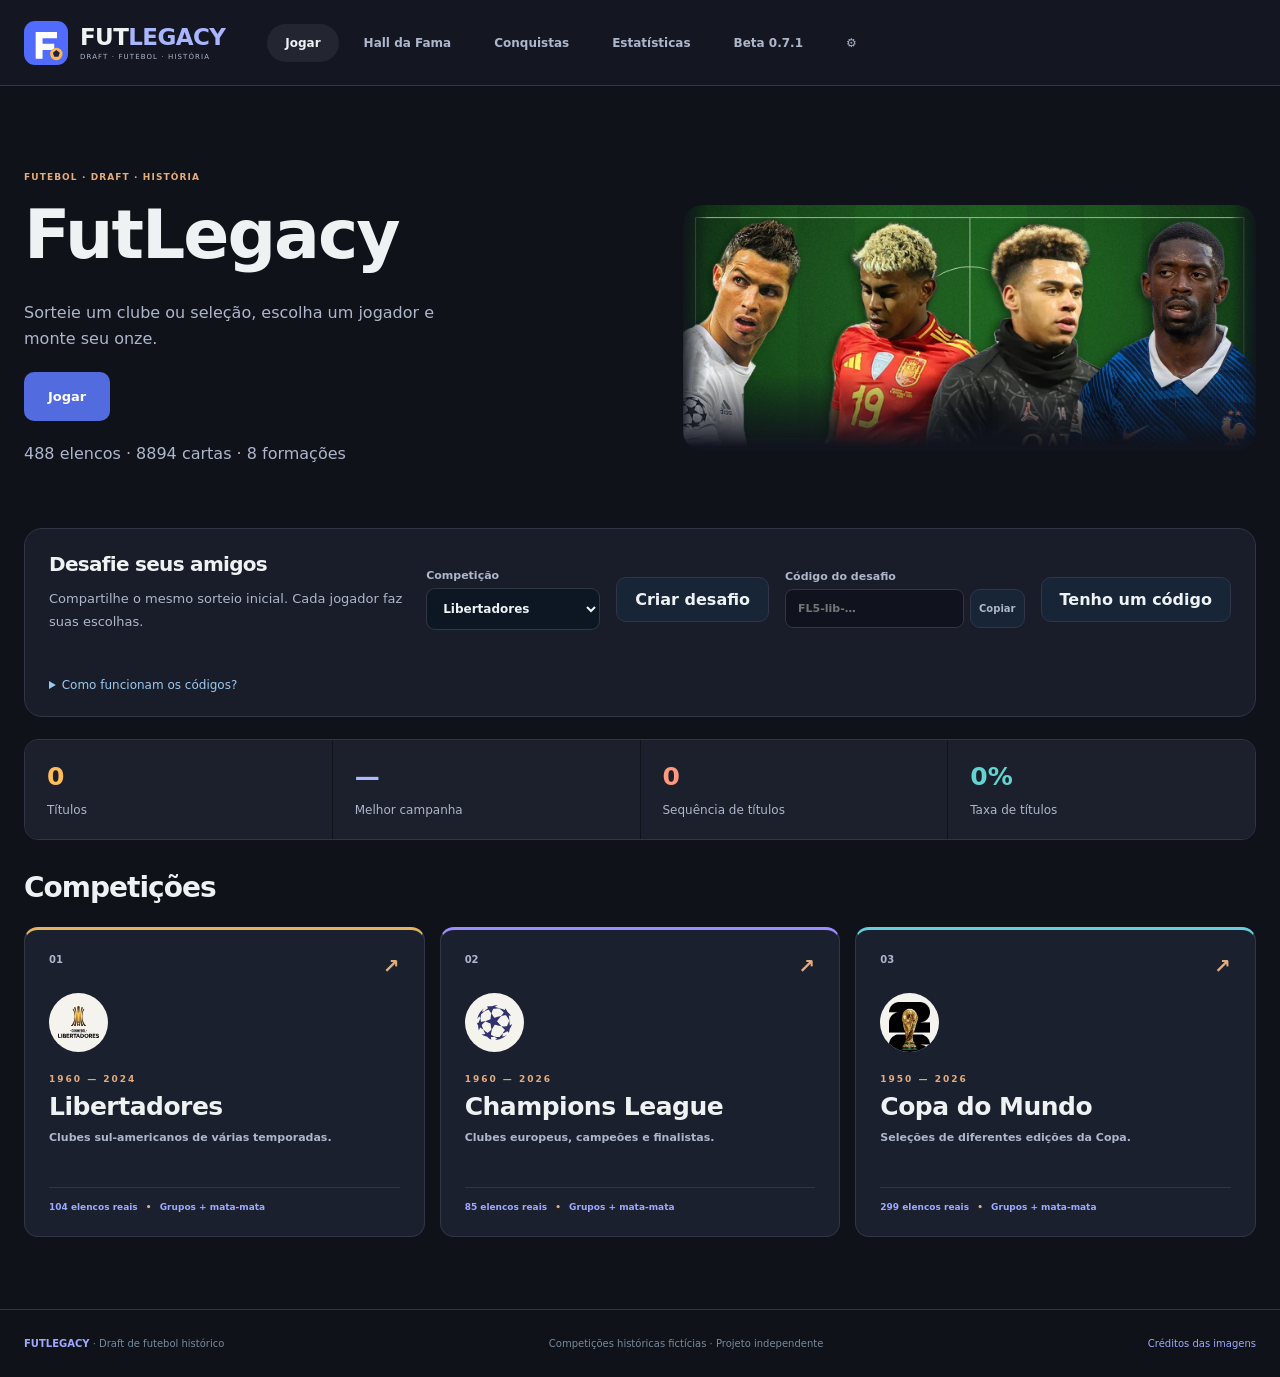
==== index.html @ 0f3c0ce4 "Refine hero into two four-player real-photo banners (beta 0.7.1)" ====
<!doctype html><html lang="pt-BR"><head><meta charset="utf-8"><meta name="viewport" content="width=device-width,initial-scale=1"><meta name="theme-color" content="#060a12"><title>FutLegacy — Draft de futebol</title><link rel="stylesheet" href="css/identity.css?v=17"><link rel="stylesheet" href="css/beta.css?v=17"><link rel="stylesheet" href="css/refinement.css?v=17"><link rel="stylesheet" href="css/polish.css?v=17">
</head><body><header><a href="#" id="home"><img class="brand-symbol" src="assets/logos/futlegacy.svg" alt=""><span class="wordmark">FUT<b>LEGACY</b><small>DRAFT · FUTEBOL · HISTÓRIA</small></span></a><nav aria-label="Navegação principal"><button data-view="menu">Jogar</button><button data-view="hall">Hall da Fama</button><button data-view="achievements">Conquistas</button><button data-view="stats">Estatísticas</button><button data-view="updates">Beta 0.7.1</button><button data-view="settings" aria-label="Configurações">⚙</button></nav><span class="header-tag"><i></i> BETA 0.5</span></header><main id="app"></main><footer><span><b>FUTLEGACY</b> · Draft de futebol histórico</span><span>Competições históricas fictícias · Projeto independente</span><a href="docs/CREDITOS.html">Créditos das imagens</a></footer><script src="js/core.js?v=17"></script><script src="js/formations.js?v=17"></script><script src="js/draft.js?v=17"></script><script src="js/storage.js?v=17"></script><script src="js/catalogue/lib.js?v=17"></script><script src="js/catalogue/ucl.js?v=17"></script><script src="js/catalogue/wc.js?v=17"></script><script src="js/catalogue/legacy.js?v=17"></script><script src="js/match-engine.js?v=17"></script><script src="js/competitions.js?v=17"></script><script src="js/match-view.js?v=17"></script><script src="js/badges.js?v=17"></script><script src="js/app.js?v=17"></script><script src="js/portraits.js?v=17"></script><script src="js/updates.js?v=17"></script>
<script src="js/beta.js?v=17"></script><script src="js/refinement.js?v=17"></script></body></html>
---- css/identity.css ----
/* FutLegacy / Arquivo vivo. Original ink, ice and copper system. No remote fonts. */
:root{color-scheme:dark;--bg:#090e17;--surface:#111c2a;--surface2:#172536;--line:#ffffff16;--text:#eef2f3;--muted:#91a5b8;--ice:#8ac9ed;--copper:#e4ac7d;--blue:#314f88;--radius:18px;font-family:Inter,ui-sans-serif,system-ui,-apple-system,Segoe UI,sans-serif;background:var(--bg);color:var(--text);font-synthesis:none}*{box-sizing:border-box}body{margin:0;background:radial-gradient(ellipse at 85% 5%,#23365055,transparent 42%),var(--bg);min-height:100vh}button,input,select{font:inherit}button,a,select{-webkit-tap-highlight-color:transparent}button{color:inherit;background:var(--surface2);border:1px solid var(--line);border-radius:10px;padding:12px 18px;font-weight:650;cursor:pointer;transition:background .18s,transform .18s,border-color .18s}button:hover:enabled{background:#28415b;border-color:#8ac9ed88;transform:translateY(-2px)}button:disabled{cursor:not-allowed;opacity:.4}button:focus-visible,a:focus-visible,select:focus-visible{outline:3px solid var(--copper);outline-offset:3px}a{color:var(--ice);text-decoration:none}a:hover{text-decoration:underline}.primary{background:var(--ice);color:#091925;border:0;box-shadow:0 7px 32px #8ac9ed15}.primary:hover:enabled{background:#b6e2fc;color:#091925}select{background:#0d1723;color:var(--text);border:1px solid #ffffff24;padding:12px;border-radius:9px;max-width:100%}label{font-size:13px;font-weight:650;color:var(--muted)}p{color:var(--muted);line-height:1.7}h1,h2,h3,h4{letter-spacing:-.035em;line-height:1.14;margin-top:0}h1{font-size:clamp(30px,4vw,54px)}h2{font-size:28px}h3{font-size:20px}small{font-size:11px}header{height:86px;display:flex;align-items:center;gap:42px;padding:0 max(24px,calc((100vw - 1440px)/2));border-bottom:1px solid var(--line);background:#090e17c9;backdrop-filter:blur(18px)}#home{display:flex;gap:12px;align-items:center;color:var(--text)}#home:hover{text-decoration:none}.mark{display:grid;place-items:center;background:var(--copper);color:#121923;border-radius:50% 50% 12px 50%;width:42px;height:42px;font-size:17px;font-weight:900;letter-spacing:-2px}.wordmark{font-weight:850;font-size:23px;letter-spacing:-1px}.wordmark b{color:var(--ice)}.wordmark small{display:block;letter-spacing:2.5px;font-size:7px;font-weight:500;margin-top:3px;color:var(--muted)}nav{display:flex;gap:7px}nav button{font-size:12px;border:0;background:transparent;color:var(--muted);border-radius:30px}nav button.active{background:#ffffff10;color:var(--text)}.header-tag{margin-left:auto;font-size:8px;letter-spacing:2px;color:var(--muted)}.header-tag i{display:inline-block;width:6px;height:6px;border-radius:50%;background:var(--copper);margin-right:8px}main{max-width:1440px;margin:auto;padding:42px 24px 72px;min-height:75vh;animation:arrive .3s ease}footer{display:flex;justify-content:space-between;gap:24px;border-top:1px solid var(--line);padding:28px max(24px,calc((100vw - 1392px)/2));font-size:10px;color:#758a9d}footer b{color:var(--ice)}.eyebrow{display:block;font-size:9px;letter-spacing:2.4px;font-weight:800;color:var(--copper);margin-bottom:14px}.hero{display:grid;grid-template-columns:1.1fr 1fr;gap:8%;align-items:center;min-height:510px;padding:35px 0 70px}.hero h1{font-size:clamp(48px,5.5vw,83px);letter-spacing:-.07em;margin-bottom:26px;font-weight:900}.hero h1>span{display:block;font-size:clamp(25px,3vw,43px);font-weight:400;letter-spacing:-.05em;line-height:1.15;color:var(--ice);margin-top:19px}.hero p{font-size:14px;max-width:460px}.hero-actions{display:flex;flex-wrap:wrap;gap:12px;margin:30px 0}.hero-actions button{padding:17px 24px;font-size:13px}.roster-numbers{display:flex;gap:30px;margin-top:32px}.roster-numbers>div{border-left:1px solid var(--line);padding-left:16px}.roster-numbers strong{display:block;font-size:26px;color:var(--text);letter-spacing:-1px}.roster-numbers span{font-size:9px;color:var(--muted)}.star-portraits{display:grid;grid-template-columns:1fr 1fr;gap:13px;position:relative;max-width:440px;width:100%;margin-left:auto;transform:rotate(-3deg)}figure.star{position:relative;margin:0;overflow:hidden;height:188px;border:1px solid #ffffff22;border-radius:15px;background:var(--surface)}.star:nth-of-type(2){margin-top:24px}.star:nth-of-type(3){margin-top:-24px}.star img{width:100%;height:100%;object-fit:cover;object-position:50% 25%;filter:saturate(.6)}.star figcaption{position:absolute;inset:auto 0 0;padding:20px 12px 12px;background:linear-gradient(transparent,#08121fed);font-size:10px;display:flex;align-items:center;gap:10px}.star figcaption>span{font-size:22px;color:var(--copper);font-weight:800}.portrait-caption{grid-column:1/-1;font-size:7px;letter-spacing:2px;text-align:center;color:var(--muted);transform:rotate(3deg);margin-top:6px}.section-heading{display:flex;justify-content:space-between;align-items:center;gap:20px;margin-bottom:22px}.section-heading h2{margin-bottom:0;font-size:26px}.section-heading a{font-size:11px}.competition-grid{display:grid;grid-template-columns:repeat(3,1fr);gap:15px}.competition{position:relative;display:flex;flex-direction:column;text-align:left;border-radius:16px;padding:24px;background:linear-gradient(155deg,#1b2c3e,#101b28);overflow:hidden;min-height:275px}.competition-top{display:flex;justify-content:space-between;width:100%;font-size:10px;color:var(--muted)}.competition-arrow{font-size:20px;color:var(--copper)}.competition .icon{display:grid;place-items:center;width:59px;height:59px;padding:9px;border-radius:50%;background:#f5f3ed;overflow:hidden;margin:15px 0 22px}.icon img{display:block;width:100%;height:100%;max-width:100%;max-height:100%;object-fit:contain}.competition-kicker{color:var(--copper);font-size:9px;letter-spacing:2px}.competition>b{font-size:21px;letter-spacing:-.5px;margin:8px 0}.competition>small{font-size:11px;color:var(--muted);line-height:1.6;min-height:36px}.competition-meta{margin-top:22px;font-size:9px;color:var(--ice);border-top:1px solid var(--line);padding-top:14px;width:100%}.competition-meta span{margin:0 5px;color:var(--copper)}.home-bottom{display:grid;grid-template-columns:1fr 1fr;border-top:1px solid var(--line);margin-top:40px;padding-top:32px;gap:40px}.home-bottom h3{font-size:24px}.home-bottom p{font-size:12px}.legacy-summary>div{display:flex;align-items:center;gap:18px}.legacy-summary strong{font-size:48px;color:var(--copper)}.legacy-summary>div>span{font-size:12px;color:var(--muted)}.legacy-summary button{margin-left:auto;font-size:11px}.panel{border:1px solid var(--line);border-radius:var(--radius);padding:24px;background:linear-gradient(140deg,#142131,#101a27);margin-bottom:18px}.toolbar{display:flex;justify-content:space-between;align-items:center;gap:16px;margin:18px 0 24px}.toolbar h2{margin:0}.toolbar button{font-size:12px}.grid,.leader-grid{display:grid;grid-template-columns:repeat(2,1fr);gap:20px}.split{display:grid;grid-template-columns:minmax(0,1.65fr) minmax(280px,1fr);gap:24px}.scroll{overflow-x:auto}.notice{padding:15px;border:1px solid #e4ac7d66;color:var(--copper);border-radius:10px;background:#e4ac7d0b}.empty{padding:55px;text-align:center}.muted{color:var(--muted)}.setup-heading h1{font-size:38px;margin-bottom:15px}.setup-heading p{font-size:13px}.setup-grid{display:grid;grid-template-columns:.85fr 1.15fr;gap:36px;max-width:1080px;margin:32px auto}.setup-controls{border:1px solid var(--line);border-radius:var(--radius);padding:30px;background:var(--surface)}.setup-competition{display:flex;gap:17px;align-items:center;padding-bottom:24px;border-bottom:1px solid var(--line);margin-bottom:24px}.setup-competition .logo-box{width:62px;height:62px;background:#f4f4f0;display:grid;place-items:center;padding:11px;border-radius:50%}.logo-box img{width:100%;height:100%;object-fit:contain}.setup-competition span:not(.logo-box){font-size:8px;letter-spacing:2px;color:var(--muted)}.setup-competition h2{margin:5px 0 0;font-size:22px}.setup-step{display:flex;gap:12px;margin:23px 0 14px}.setup-step>span{width:25px;height:25px;border:1px solid var(--line);border-radius:50%;display:grid;place-items:center;font-size:10px;color:var(--copper)}.setup-step h3{margin:1px 0 5px;font-size:15px}.setup-step p{margin:0;font-size:11px}.setup-label{display:block}.setup-label select{display:block;width:100%;margin-top:8px}.setup-start{margin-top:30px}.setup-start button{width:100%;display:flex;justify-content:space-between;padding:17px}.setup-start small{display:block;text-align:center;color:var(--muted);font-size:10px;margin-top:12px}.rarity-note{display:flex;gap:15px;justify-content:space-between;padding-top:23px;margin-top:24px;border-top:1px solid var(--line);font-size:9px;color:var(--muted);line-height:1.8}.setup-pitch-panel{padding:8px 25px}.setup-pitch-heading{display:flex;justify-content:space-between;align-items:center}.setup-pitch-heading h2{font-size:20px;margin-bottom:22px}.formation-label{color:var(--ice);font-size:11px;white-space:nowrap}.preview-caption{text-align:center;font-size:10px}.draft-field{position:relative;aspect-ratio:400/560;max-width:400px;margin:22px auto 35px;border-radius:16px;overflow:visible;background:repeating-linear-gradient(0deg,#16384a 0%,#16384a 12.5%,#1a4054 12.5%,#1a4054 25%);border:1px solid #8ac9ed55;box-shadow:0 20px 45px #0003}.field-markings{position:absolute;inset:0;width:100%;height:100%;fill:none;stroke:#c5e2e66b;stroke-width:1.1}.field-position,.preview-position{position:absolute;transform:translate(-50%,-50%);display:grid;place-items:center;width:43px;height:43px;border-radius:50%;border:1px dashed #d2e8ed66;background:#0c213388;padding:0;color:var(--text);font-size:11px}.field-position:hover:enabled{transform:translate(-50%,-50%) scale(1.09)}.field-position small,.preview-position small{position:absolute;top:100%;margin-top:5px;white-space:nowrap;max-width:95px;overflow:hidden;text-overflow:ellipsis;font-size:9px;color:#e1edf2}.field-position.selected{border:2px solid var(--copper);box-shadow:0 0 0 5px #e4ac7d13}.field-position.filled,.preview-position.has-player{background:var(--ice);color:#102438;border:2px solid #e2f6ff;opacity:1}.field-position.compatible{background:#8ac9ed38;border:2px solid var(--ice);box-shadow:0 0 0 5px #8ac9ed15}.field-position.adapted{border:2px solid var(--copper);color:var(--copper)}.field-position.unavailable{opacity:.2}.draw-banner{display:flex;gap:22px;align-items:center;border-bottom:1px solid var(--line);padding:0 0 28px;margin-bottom:28px}.draw-year{order:3;margin-left:auto;text-align:right}.draw-year strong{font-size:52px;line-height:1;color:var(--copper);letter-spacing:-3px;display:block}.draw-year small{display:block;font-size:8px;letter-spacing:2px;color:var(--muted);margin-bottom:8px}.draw-banner h1{font-size:34px;margin:0}.draw-banner p{font-size:11px;margin-bottom:0}.draw-banner .eyebrow{margin-bottom:7px}.draw-step{order:4;align-self:flex-end;font-size:9px;color:var(--muted);border-left:1px solid var(--line);padding-left:22px}.draw-step b{display:block;font-size:27px;color:var(--text);font-weight:400}.team-badge{width:27px;height:27px;object-fit:contain;flex-shrink:0;padding:3px;border-radius:6px;background:#f7f7f2;vertical-align:middle}.team-badge.large{height:70px;width:70px;padding:9px;border-radius:50%}.team-label{display:inline-flex;align-items:center;gap:8px;vertical-align:middle;font-size:12px;line-height:1.35}.team-label-text{display:inline-flex;flex-direction:column}.team-label small{font-size:9px;color:var(--muted);margin-top:2px}.rarity{font-size:9px;letter-spacing:1px;text-transform:uppercase;padding:4px 8px;border:1px solid #ffffff30;border-radius:20px;margin-right:5px}.rarity-1{color:var(--ice);border-color:#8ac9ed66}.rarity-2{color:#c4a8ed;border-color:#c4a8ed66}.rarity-3{color:#f5cf7e;border-color:#f5cf7e88}.draft-layout{display:grid;grid-template-columns:minmax(380px,.85fr) minmax(0,1.15fr);gap:25px}.draft-tactics{grid-column:1;grid-row:1;padding:25px;background:#0f1a27;border:1px solid var(--line);border-radius:var(--radius)}.draft-offers{grid-column:2;grid-row:1}.draft-summary{grid-column:1/-1;display:grid;grid-template-columns:170px 1fr;gap:12px 25px;border-top:1px solid var(--line);padding-top:25px}.draft-summary .list-heading{grid-column:1}.draft-summary .summary-players{grid-column:2;grid-row:1/6;display:grid;grid-template-columns:repeat(4,1fr);gap:8px}.squad-rating{font-size:11px;color:var(--muted)}.squad-rating>b{display:block;font-size:38px;color:var(--ice);margin-top:5px}.draft-progress{height:3px;background:#ffffff15;width:100%;border-radius:4px;overflow:hidden}.draft-progress i{display:block;height:100%;background:var(--copper)}.summary-row{padding:10px;display:grid;grid-template-columns:28px 1fr 20px;gap:5px;text-align:left;align-items:center;font-size:10px;border:1px solid var(--line);background:var(--surface);opacity:1!important;min-height:46px}.summary-row b{color:var(--ice);font-size:9px}.summary-row small{font-size:11px;color:var(--copper)}.summary-row.current{border-color:var(--ice)}.list-heading{display:flex;justify-content:space-between;align-items:center;gap:12px}.list-heading h2{font-size:19px;margin:0}.list-heading>span{font-size:10px;color:var(--muted)}.list-heading>strong{font-size:24px}.list-heading strong>span{font-size:13px;color:var(--muted)}.list-heading select{padding:6px;font-size:10px}.reroll-box{display:flex;justify-content:space-between;align-items:center;gap:15px;background:var(--surface);border:1px solid var(--line);padding:16px 19px;border-radius:var(--radius);margin-bottom:18px}.reroll-box>strong{font-size:12px;color:var(--copper)}.reroll-box>button{font-size:11px;padding:10px 14px}.player-list{display:grid;grid-template-columns:1fr 1fr;gap:10px;align-content:start}.player-list>.list-heading,.position-hint,.position-filter{grid-column:1/-1}.position-hint{font-size:11px;margin:5px 0}.position-filter{display:flex;align-items:center;justify-content:space-between;padding:0 0 14px;border-bottom:1px solid var(--line);margin-bottom:4px;font-size:11px}.position-filter select{padding:7px;font-size:11px}.player-row{position:relative;display:grid;grid-template-columns:1fr 38px;align-items:center;gap:8px;min-height:106px;border-radius:13px;background:linear-gradient(145deg,#1b2a3a,#131e2d);text-align:left;padding:18px 13px 13px;border:1px solid #ffffff14}.player-row:disabled{opacity:.35}.player-position{position:absolute;top:9px;left:13px;font-size:8px;letter-spacing:1px;color:var(--copper)}.player-info{margin-top:10px}.player-info strong{display:block;font-size:13px;font-weight:700}.player-info small{display:block;color:var(--muted);font-size:9px;margin-top:4px}.player-availability{font-size:8px!important;color:var(--ice)!important}.player-rating{font-size:26px;font-weight:800;color:var(--ice);text-align:center;letter-spacing:-1px}.player-rating small{display:block;font-size:7px;letter-spacing:1.5px;color:var(--muted)}.player-row.chosen-player{border-color:var(--copper);background:linear-gradient(145deg,#4b3b2e,#172535)}.placement-empty{display:flex;justify-content:space-between;font-size:10px;color:var(--muted);padding:20px 0 0;gap:10px}.placement-empty b{font-weight:500;color:var(--ice)}.placement-box{padding:18px;margin-top:18px;border:1px solid #8ac9ed44;border-radius:12px;background:#8ac9ed09}.placement-title{display:flex;gap:15px;justify-content:space-between;align-items:center}.placement-title h3{font-size:16px;margin:0}.placement-title h3 span{color:var(--copper);font-size:12px}.placement-title .eyebrow{font-size:7px;margin-bottom:8px}.placement-title button{font-size:9px;padding:7px}.placement-team{display:flex;align-items:center;justify-content:space-between;margin-top:12px}.placement-team>small{font-size:8px;color:var(--muted)}.natural-roles{display:flex;gap:5px;margin-top:12px}.natural-roles span{font-size:9px;color:var(--ice);padding:3px 7px;background:#8ac9ed15;border-radius:4px}.placement-instruction{font-size:10px;margin-bottom:12px}.placement-options{display:flex;gap:7px;flex-wrap:wrap}.placement-options button{padding:8px;font-size:11px;border-color:#8ac9ed55}.placement-options small{font-size:9px;color:var(--muted);margin-left:5px}.placement-box details{font-size:10px;color:var(--copper);margin-top:10px}.placement-box details summary{margin-bottom:10px;cursor:pointer}.field-legend{display:flex;justify-content:center;gap:15px;color:var(--ice);font-size:9px}.adapted-legend{color:var(--copper)}.chemistry-label{font-size:11px;color:var(--muted)}.chemistry-label b{color:var(--ice);margin-left:10px}.draft-note{font-size:9px;margin:0}.slots{display:grid;gap:8px}.slot{display:flex;align-items:center;gap:10px}.slot>b{font-size:10px;color:var(--ice);width:28px}.slot select{flex:1;font-size:11px;padding:9px}.campaign-rail{display:flex;justify-content:space-between;align-items:center;border-radius:var(--radius);background:#8ac9ed0a;border:1px solid #8ac9ed26;padding:23px;margin-bottom:20px}.campaign-rail h3{display:flex;gap:18px;align-items:center;margin:0}.campaign-rail>div:last-child{display:flex;align-items:center;gap:12px;font-size:10px;color:var(--muted)}.campaign-rail>div>b{font-size:36px;color:var(--copper)}.versus{color:var(--muted);font-size:12px;margin:0 7px}.calendar>summary{font-size:12px;cursor:pointer;color:var(--ice)}.calendar[open]{max-height:500px;overflow:auto}.calendar h4{margin:24px 0 12px;color:var(--copper);font-size:13px}.fixture{display:grid;grid-template-columns:1fr 60px 1fr;align-items:center;border-bottom:1px solid var(--line);padding:8px 0;margin:0}.fixture>b{text-align:center;font-size:12px}.fixture>.team-label:last-child{justify-self:end}.leader-grid{margin-top:20px}.leaders{list-style:none;padding:0}.leaders li{display:flex;gap:12px;align-items:center;padding:12px 0;border-bottom:1px solid var(--line);font-size:12px}.leaders li>span{font-size:10px;color:var(--muted)}.leaders li>div{flex:1}.leaders li>div>small{display:block;margin-top:6px}.leaders li>strong{font-size:22px;color:var(--copper)}.leaders .team-label{font-size:10px}.leaders .team-badge{width:20px;height:20px}.leaders h3{margin-top:20px}table{border-collapse:collapse;width:100%;font-size:11px}th{font-size:9px;text-transform:uppercase;letter-spacing:1px;color:var(--muted);text-align:left}td,th{padding:13px 8px;border-bottom:1px solid var(--line)}td:not(:first-child),th:not(:first-child){text-align:center;min-width:28px}.me{background:#8ac9ed13;color:var(--ice)}.me td:first-child{border-left:2px solid var(--ice)}.panel.scroll>h3{color:var(--copper);margin:22px 0 10px;font-size:14px}.panel.scroll>h3:first-child{margin-top:0}.score{display:flex;align-items:center;justify-content:center;gap:30px;margin:24px 0 18px}.score>.team-label,.score>span{flex:1;max-width:310px}.score>span:first-child{text-align:right}.score>span:first-child .team-label{flex-direction:row-reverse;text-align:right}.score .team-label{font-size:18px;font-weight:700}.score .team-badge{width:43px;height:43px;padding:5px}.score .team-label small{font-size:12px}.score>strong{font-size:42px;white-space:nowrap;letter-spacing:-1px;font-weight:850}.score i{font-style:normal;font-size:24px;color:var(--muted);font-weight:300}.match-heading{max-width:1100px;margin:auto}.match-heading>.eyebrow{text-align:center}.match-heading .toolbar{font-size:12px}.playback{display:flex;gap:5px}.playback button[aria-pressed=true]{border-color:var(--ice);color:var(--ice);background:#8ac9ed1a}.match-layout{display:grid;grid-template-columns:minmax(0,3fr) minmax(220px,1fr);gap:22px}.canvas-shell{border:1px solid #8ac9ed44;border-radius:var(--radius);padding:8px;background:#08131f;position:relative;overflow:hidden}canvas{display:block;width:100%;aspect-ratio:1100/660}#match-action{position:absolute;bottom:5px;left:0;right:0;text-align:center;font-size:9px;color:var(--ice);padding:8px;background:linear-gradient(transparent,#08131f)}.possession-indicator{font-size:10px;display:flex;gap:10px;align-items:center;justify-content:center;margin:12px 0}.possession-indicator .team-label{font-size:10px}.possession-indicator .team-badge{width:20px;height:20px}.match-sidebar h3{font-size:16px;margin:20px 0 15px}.match-sidebar h3:first-of-type{margin-top:5px}.stat-row{display:flex;justify-content:space-between;gap:18px;font-size:11px;border-bottom:1px solid var(--line);padding:10px 0}.stat-row>span{color:var(--muted)}.stat-row>b{min-width:30px;color:var(--ice);font-size:13px}.stat-row>b:last-child{text-align:right;color:var(--copper)}.match-stats{padding:15px 24px}.goal-row{display:flex;gap:12px;align-items:center;padding:12px 0;border-bottom:1px solid var(--line);font-size:12px}.goal-row>b{color:var(--copper)}.goal-row>span{flex:1}.goal-row small{display:block;color:var(--muted);font-size:9px;margin-top:5px}.goal-row.goal-side-1{border-left:2px solid #ec856e;padding-left:8px}.goal-row.goal-side-0{border-left:2px solid var(--ice);padding-left:8px}.feed{max-height:315px;overflow:hidden}.feed p{font-size:11px;padding:9px 0;border-bottom:1px solid var(--line);margin:0;line-height:1.4}.feed b{color:var(--copper);font-size:10px;margin-right:5px}.feed small{display:block;font-size:9px;color:var(--muted);padding-left:25px}.motm{font-size:12px;margin-top:24px}.motm strong{display:block;color:var(--copper);font-size:22px}.penalty-result{border:1px solid var(--line);padding:20px;border-radius:15px;margin-bottom:25px;text-align:center}.penalty-result p{font-size:11px}.formation-preview{max-width:350px}.formation-preview .preview-position{width:39px;height:39px;font-size:10px}.formation-preview.has-player{margin-bottom:35px}.pitch{background:var(--surface)}
@keyframes arrive{from{opacity:0;transform:translateY(7px)}to{opacity:1;transform:none}}@media(prefers-reduced-motion:reduce){*{animation:none!important;transition:none!important}}
@media(min-width:1600px){main{padding-top:55px}.hero{min-height:570px}.star-portraits{max-width:500px}figure.star{height:210px}}
@media(max-width:1000px){header{gap:20px;padding:0 20px}.header-tag{display:none}.hero{gap:35px;min-height:440px}.hero h1{font-size:56px}.star-portraits{max-width:320px}figure.star{height:165px}.competition{padding:17px}.competition>b{font-size:17px}.draft-layout{grid-template-columns:minmax(300px,.9fr) minmax(0,1.1fr);gap:16px}.draft-tactics{padding:18px}.draft-summary .summary-players{grid-template-columns:repeat(3,1fr)}.player-list{gap:7px}.player-row{padding:18px 9px 10px;grid-template-columns:1fr 32px}.player-info strong{font-size:11px}.player-rating{font-size:23px}.player-position{left:9px}.match-layout{grid-template-columns:minmax(0,3fr) minmax(200px,1fr);gap:15px}.match-sidebar{padding:17px}.setup-grid{gap:20px}.setup-pitch-panel{padding:10px}.split{grid-template-columns:1.5fr 1fr;gap:16px}.score .team-label{font-size:15px}}
@media(max-width:740px){header{height:auto;min-height:80px;flex-wrap:wrap;padding:18px 18px 0;gap:13px}#home{flex:1}.wordmark{font-size:22px}nav{width:100%;order:3;border-top:1px solid var(--line);padding:7px 0;justify-content:space-between}nav button{font-size:11px;padding:10px 14px}main{padding:26px 16px 45px}.hero{grid-template-columns:1fr;padding:15px 0 40px;gap:35px}.hero h1{font-size:61px}.hero h1>span{font-size:31px}.hero p{font-size:13px;max-width:100%}.hero-actions{margin:24px 0}.hero-actions button{padding:15px 18px}.star-portraits{max-width:none;width:100%;grid-template-columns:repeat(4,1fr);gap:7px;transform:none;margin:0}figure.star{height:150px;border-radius:9px}.star:nth-of-type(2),.star:nth-of-type(3){margin:0}.star figcaption{padding:15px 5px 7px;font-size:7px;display:block}.star figcaption>span{font-size:16px;display:block}.portrait-caption{transform:none;font-size:6px;margin-top:10px}.roster-numbers{gap:30px}.section-heading{display:block}.section-heading h2{font-size:26px;margin-bottom:15px}.section-heading a{font-size:10px}.competition-grid{grid-template-columns:1fr 1fr;gap:11px}.competition{padding:17px;min-height:260px}.competition>b{font-size:19px}.competition>small{font-size:10px;min-height:45px}.competition-meta{font-size:8px}.competition .icon{width:52px;height:52px;margin:10px 0 18px}.home-bottom{grid-template-columns:1fr;gap:24px}.how-panel{border-bottom:1px solid var(--line);padding-bottom:14px}.split,.setup-grid,.match-layout,.leader-grid{grid-template-columns:1fr}.setup-grid{margin-top:25px;gap:18px}.setup-controls{padding:23px}.setup-pitch-panel{padding:12px}.setup-heading h1{font-size:31px}.setup-pitch-heading h2{font-size:17px}.formation-preview{max-width:330px}.draft-layout{display:flex;flex-direction:column;gap:20px}.draft-tactics{order:1}.draft-offers{order:2}.draft-summary{order:3;grid-template-columns:1fr 1fr}.draft-summary .summary-players{grid-column:1/-1;grid-row:auto;grid-template-columns:repeat(2,1fr)}.draft-summary .squad-rating{grid-column:2;grid-row:1/3;text-align:right}.squad-rating>b{font-size:30px}.draft-progress{grid-column:1}.draft-note{grid-column:1/-1}.chemistry-label{grid-column:1/-1}.draft-field{max-width:320px;margin-top:22px;margin-bottom:38px}.field-position{width:38px;height:38px;font-size:10px}.field-position small{font-size:8px}.draw-banner{gap:13px;position:relative;padding-bottom:23px}.draw-year strong{font-size:34px;letter-spacing:-1px}.draw-year small{font-size:6px;letter-spacing:1px}.draw-banner h1{font-size:24px}.draw-banner .eyebrow{font-size:7px;letter-spacing:1px}.draw-banner p{font-size:9px}.team-badge.large{width:49px;height:49px;padding:6px}.draw-step{position:absolute;right:0;bottom:-8px;background:var(--bg);border:0;padding:2px 7px;font-size:7px}.draw-step b{font-size:11px;display:inline;margin-left:4px}.rarity{font-size:7px;padding:3px 5px}.placement-empty{font-size:9px;display:block;line-height:1.8}.placement-empty span{display:block}.player-list{grid-template-columns:repeat(2,minmax(0,1fr))}.player-row{min-height:110px}.player-info strong{font-size:12px}.player-rating{font-size:26px}.player-availability{font-size:7px!important}.toolbar{flex-wrap:wrap}.toolbar h2{font-size:25px}.panel{padding:18px}.panel.scroll{padding:12px}.panel.scroll table{font-size:10px}td,th{padding:10px 4px;min-width:24px!important}.team-label{font-size:10px;gap:5px}.team-badge{height:22px;width:22px}.campaign-rail{padding:17px;gap:12px}.campaign-rail h3{gap:7px}.campaign-rail>div:last-child{display:none}.calendar>summary{font-size:11px}.fixture{grid-template-columns:1fr 45px 1fr}.score{gap:12px;margin:22px 0}.score .team-label{font-size:12px}.score .team-badge{height:30px;width:30px}.score .team-label small{font-size:10px}.score>strong{font-size:27px}.match-heading>.eyebrow{font-size:7px}.match-heading .toolbar{font-size:10px}.playback button{font-size:10px;padding:10px 13px}.match-layout{gap:15px}.canvas-shell{margin-left:-8px;margin-right:-8px;padding:0}.match-sidebar{display:flex;flex-direction:column}#match-action{font-size:8px;padding:4px}.match-sidebar .feed{max-height:180px}.leader-grid{gap:0}.grid{grid-template-columns:1fr 1fr;gap:10px}footer{flex-direction:column;padding:23px 18px;gap:12px;font-size:9px}.slot select{font-size:11px}.summary-row{font-size:9px}.formation-label{font-size:9px}.formation-label select{max-width:100px}}

.roster-scope{grid-column:1/-1;margin:0 0 5px;font-size:9px}.roster-scope a{color:var(--ice)}

@media(max-width:740px){.competition-grid{grid-template-columns:1fr}.competition{display:grid;grid-template-columns:68px 1fr;min-height:195px;gap:0 10px}.competition-top{grid-column:1/-1}.competition .icon{grid-column:1;grid-row:2/5;align-self:center;margin:10px 0}.competition-kicker,.competition>b,.competition>small{grid-column:2}.competition>b{font-size:24px}.competition>small{min-height:0}.competition-meta{grid-column:1/-1;margin-top:12px}}

.portrait-glow{display:none}

.elimination-screen{max-width:1050px;margin:20px auto 45px}.elimination-heading{display:flex;align-items:center;gap:30px;margin:35px 0}.end-symbol{display:grid;place-items:center;flex-shrink:0;width:100px;height:112px;border:1px solid var(--line);border-radius:22px;background:linear-gradient(150deg,#203b54,#10151d);font-size:40px;font-weight:900;color:var(--ice)}.end-kicker{color:var(--ice);font-size:12px;text-transform:uppercase;letter-spacing:2px}.elimination-heading h1{font-size:clamp(32px,5vw,58px);line-height:1.1;margin:10px 0}.elimination-heading p{max-width:620px;line-height:1.7}.end-stats{display:grid;grid-template-columns:repeat(3,1fr);gap:14px}.end-stats .panel{display:flex;flex-direction:column;gap:12px;margin:0}.end-stats span{color:var(--muted);font-size:12px}.end-stats strong{font-size:38px;color:var(--ice)}.end-highlights{display:grid;grid-template-columns:1.5fr 1fr;gap:14px;margin-top:14px}.end-highlights h2{font-size:25px;overflow-wrap:anywhere}.last-match-details{max-width:1050px;margin:0 auto}.last-match-details>summary{cursor:pointer}@media(max-width:600px){.elimination-heading{gap:16px;align-items:flex-start}.end-symbol{width:54px;height:65px;border-radius:12px;font-size:24px}.end-stats{grid-template-columns:repeat(2,1fr);gap:10px}.end-stats .panel{padding:17px}.end-highlights{grid-template-columns:1fr}.elimination-screen .toolbar{gap:10px}.elimination-screen .toolbar button{width:100%}}

.knockout-tie{padding:16px;border:1px solid var(--line);border-radius:14px;margin:12px 0;background:var(--surface)}.tie-teams{display:flex;align-items:center;gap:12px;flex-wrap:wrap}.tie-rule{color:var(--muted);font-size:11px}.tie-leg{display:flex;align-items:center;gap:10px;flex-wrap:wrap;font-size:12px}.tie-leg>span:first-child{color:var(--ice);min-width:38px}.tie-aggregate,.match-aggregate{color:var(--ice);font-size:13px;line-height:1.7}.tie-aggregate .team-label{display:inline-flex}.match-aggregate{text-align:center;padding:12px;border:1px solid var(--line);border-radius:12px}@media(max-width:600px){.knockout-tie{padding:12px}.tie-leg{gap:6px}.tie-leg .team-label{font-size:9px}}
---- css/beta.css ----
:root{--ice:#9ca9ff;--gold:#ffbd59;--bg:#10121a;--surface:#191d29;--line:#303647;--muted:#adb6cb}body{background:#10121a;background-image:none}header{background:#141722}.brand-symbol{width:44px;height:44px}.wordmark{font-style:normal;letter-spacing:-.6px}.wordmark b{color:#aab5ff}.wordmark small,.eyebrow{letter-spacing:1.1px}.header-tag{display:none}.hero{padding:36px 0;gap:28px}.hero h1{font-size:clamp(38px,6vw,68px);letter-spacing:-2px}.hero p{font-size:16px;line-height:1.65}.hero-actions{margin:20px 0}.star-portraits{transform:none}.star{transform:none!important}.portrait-caption{display:none}.competition{background:#1b202e;border-radius:14px;min-height:260px}.competition-lib{border-top:3px solid #ffbd59}.competition-ucl{border-top:3px solid #8b8fff}.competition-wc{border-top:3px solid #63d4cf}.competition>b{font-size:25px}.primary{background:#526bde;border-color:#7389ff;color:white;box-shadow:none}.primary:hover{background:#657ceb}.panel{background:#191d29;box-shadow:none}.challenge-panel{display:flex;align-items:center;gap:16px;flex-wrap:wrap}.challenge-panel>div{flex:1;min-width:210px}.challenge-panel h3{margin:0}.challenge-panel p{font-size:13px;color:var(--muted)}input{padding:12px;border:1px solid var(--line);border-radius:8px;background:#10131e;color:white;max-width:100%}.challenge-panel label{font-size:11px;display:flex;flex-direction:column;gap:6px}#challenge-status{width:100%;margin:0}.record-strip{display:grid;grid-template-columns:repeat(4,1fr);gap:1px;border:1px solid var(--line);border-radius:14px;margin:22px 0 32px;overflow:hidden}.record-strip article{background:#1b202c;padding:22px;display:flex;flex-direction:column;gap:12px}.record-strip strong{font-size:25px;color:#aebaff}.record-strip article:nth-child(1) strong{color:#ffbd59}.record-strip article:nth-child(3) strong{color:#ff987d}.record-strip article:nth-child(4) strong{color:#63d4cf}.record-strip span{font-size:12px;color:var(--muted)}.achievement-grid{display:grid;grid-template-columns:repeat(2,1fr);gap:16px}.achievement-grid .unlocked{border-color:#68c9a4}.achievement-grid article>span{color:var(--muted);font-size:12px}.achievement-grid .unlocked>span{color:#68c9a4}.setup-step{display:none}.reroll-box{flex-wrap:wrap}.reroll-box button{flex:1}.field-legend{font-size:11px}.slot select{max-width:100%}nav{flex-wrap:wrap}nav button{white-space:nowrap}.setup-label{margin-bottom:24px}@media(max-width:740px){.record-strip{grid-template-columns:1fr 1fr}.record-strip article{padding:16px}.record-strip strong{font-size:20px}.achievement-grid{grid-template-columns:1fr}.hero{padding-top:10px}.hero h1{font-size:46px}.challenge-panel{padding:18px}.challenge-panel button{flex:1}.challenge-panel label{width:100%}nav button{font-size:10px;padding:9px}.competition{min-height:180px}.hero p{font-size:14px}.star-portraits{grid-template-columns:repeat(4,1fr)}}

.portrait-gallery{min-width:0}.portrait-tabs{display:flex;gap:6px;margin-bottom:12px}.portrait-tabs button{padding:8px 12px;font-size:11px}.portrait-tabs button[aria-pressed=true]{background:#526bde}.star-portraits{display:grid;grid-template-columns:repeat(5,minmax(0,1fr));gap:8px;margin:0;width:100%;max-width:none}.star-portraits .star{height:230px;margin:0!important;clip-path:none;border-radius:8px}.star figcaption{padding:10px 6px;font-size:10px}.star-portraits .star img{object-position:50% 22%;filter:none}.star figcaption strong{font-size:11px}@media(max-width:740px){.star-portraits .star{height:135px}.star figcaption strong{font-size:8px}.portrait-tabs button{font-size:10px}.hero{gap:20px}}

.hero{min-height:0;margin:20px 0;align-items:center}.hero-copy{padding:0}
---- css/refinement.css ----
.refined-draft{display:grid;grid-template-columns:minmax(300px,.85fr) minmax(340px,1.15fr);gap:24px;align-items:start}.refined-draft .draft-tactics{padding:20px}.refined-draft .draft-field{max-width:440px;margin:24px auto 42px}.formation-buttons{display:flex;flex-wrap:wrap;gap:6px;margin:12px 0}.formation-buttons button{padding:8px 11px;border-radius:7px;font-size:12px}.formation-buttons button[aria-pressed=true]{background:#526bde;border-color:#8a9bff}.refined-draft .list-heading h2{font-size:20px}.list-heading h2 small{color:var(--muted);font-size:12px}.refined-draft .player-row{display:flex;min-height:82px;padding:14px;gap:12px}.compact-player-list{display:grid;grid-template-columns:1fr 1fr;gap:8px}.player-row .player-info{flex:1;min-width:0}.player-row .player-info strong{font-size:13px}.player-row .player-rating{font-size:24px}.player-position{font-size:11px}.offer-heading h2{display:flex;align-items:center;gap:10px;font-size:23px;margin-top:0}.offer-heading h2 small{color:var(--muted);font-size:15px}.reroll-controls{display:flex;flex-wrap:wrap;align-items:center;gap:8px}.reroll-controls button{padding:9px 13px;font-size:12px}.reroll-controls small{color:var(--muted)}.compact-filter{display:flex;align-items:center;justify-content:space-between;margin:18px 0;font-size:12px}.compact-filter select{padding:8px}.draw-placeholder{min-height:440px;display:flex;align-items:center;justify-content:center;flex-direction:column;gap:16px;border:1px dashed var(--line);border-radius:14px}.spinning-football{display:block;font-size:64px;animation:football-spin .7s linear infinite}.draw-placeholder p{font-size:12px;color:var(--muted)}@keyframes football-spin{to{transform:rotate(360deg)}}.move-label{min-height:34px;display:flex;align-items:center;justify-content:space-between;gap:8px;font-size:13px;color:var(--ice)}.move-label button{padding:3px 9px}.field-position.unavailable{opacity:.3;cursor:not-allowed}.field-position.compatible{outline:2px solid #aab7ff;outline-offset:4px}.elimination-context{max-width:1050px;margin:0 auto 24px}.elimination-context article{padding:12px 0;border-bottom:1px solid var(--line)}.elimination-context p{font-size:13px}.elimination-screen .end-symbol,.elimination-screen .end-kicker,.elimination-screen>.muted{display:none}.elimination-heading{margin:18px 0}.elimination-heading h1{font-size:36px}.end-stats strong{font-size:28px}.provisional-note{display:block;color:var(--muted);margin-top:12px;font-size:10px}.field-legend,.position-hint,.roster-scope,.portrait-caption{display:none}.hero{padding:24px 0}.elimination-screen{margin-top:0}@media(max-width:740px){.refined-draft{grid-template-columns:1fr;gap:18px}.refined-draft .draft-field{max-width:310px}.refined-draft .draft-tactics{padding:12px}.draw-placeholder{min-height:200px}.formation-buttons button{font-size:11px;padding:7px 9px}.compact-player-list{gap:6px}.refined-draft .player-row{min-height:90px;padding:10px;gap:6px}.player-row .player-info strong{font-size:11px}.player-row .player-rating{font-size:20px}.player-row .player-position{font-size:9px}.elimination-context{overflow-x:auto}.elimination-heading h1{font-size:29px}}
.star figcaption small{display:block;font-size:9px;font-weight:400;color:#c5ccdf;margin-top:4px}.star img{filter:none}.setup-start small,.preview-caption,.setup-step{display:none}.offer-heading .rarity{display:inline-block;margin-bottom:12px}
@media(max-width:740px){.refined-draft>.draft-tactics,.refined-draft>.draft-offers{grid-area:auto;min-width:0}}
.draft-chemistry{display:block;text-align:center;font-size:11px;color:var(--muted)}
---- css/polish.css ----
.competition:nth-child(1){border-top-color:#e5b45f}.competition:nth-child(2){border-top-color:#9d8eff}.competition:nth-child(3){border-top-color:#69cde0}.competition:hover{box-shadow:0 12px 28px #060d2080}.challenge-panel select{max-width:180px;font-size:12px}.challenge-help{grid-column:1/-1;font-size:12px;color:var(--muted)}.challenge-help summary{cursor:pointer;color:#9ac8ef}.challenge-help p{max-width:700px;line-height:1.8}.release-timeline{max-width:850px;margin:25px auto;border-left:2px solid #426482;padding-left:24px}.release-entry{position:relative;padding:22px;margin:0 0 20px;background:#141e2e;border:1px solid #32425d;border-radius:14px}.release-entry:before{content:'';position:absolute;left:-32px;top:30px;width:12px;height:12px;background:#80cfff;border-radius:50%;box-shadow:0 0 0 5px #10131d}.release-entry.current:before{background:#d3ae67}.release-entry h2{margin:0 0 6px}.release-entry time{font-size:11px;color:var(--muted)}.release-entry ul{padding-left:18px;line-height:1.8;color:#bbc8dc;font-size:14px}.release-entry .release-limit{font-size:12px;color:#debd7d}button,a,select{transition:background-color .16s,border-color .16s,color .16s,box-shadow .16s}button:hover:not(:disabled){border-color:#83a7e5}button:focus-visible,a:focus-visible{outline:2px solid #8dcfff;outline-offset:4px}.refined-draft{animation:screen-enter .14s ease-out}@keyframes screen-enter{from{opacity:.65;transform:translateY(3px)}to{opacity:1;transform:none}}@media(max-width:740px){.release-timeline{padding-left:17px}.release-entry{padding:16px}.release-entry:before{left:-25px}.release-entry ul{font-size:12px}}@media(prefers-reduced-motion:reduce){*,*:before,*:after{scroll-behavior:auto!important;animation:none!important;transition:none!important}}


.challenge-code-field{display:flex;align-items:stretch;gap:6px}.challenge-code-field input{min-width:0}.challenge-code-field button{font-size:10px;padding:8px}@keyframes montage-in{from{opacity:.6}to{opacity:1}}
@media(max-width:740px){}

.portrait-gallery{min-width:0}.football-montage{position:relative;width:100%;aspect-ratio:7/3;overflow:hidden;border-radius:20px;isolation:isolate}.portrait-banner{position:absolute;inset:0;width:100%;height:100%;object-fit:contain;opacity:0;transition:opacity .7s ease}.portrait-banner.active{opacity:1}.hero{gap:28px}@media(prefers-reduced-motion:reduce){.portrait-banner{transition:none}}
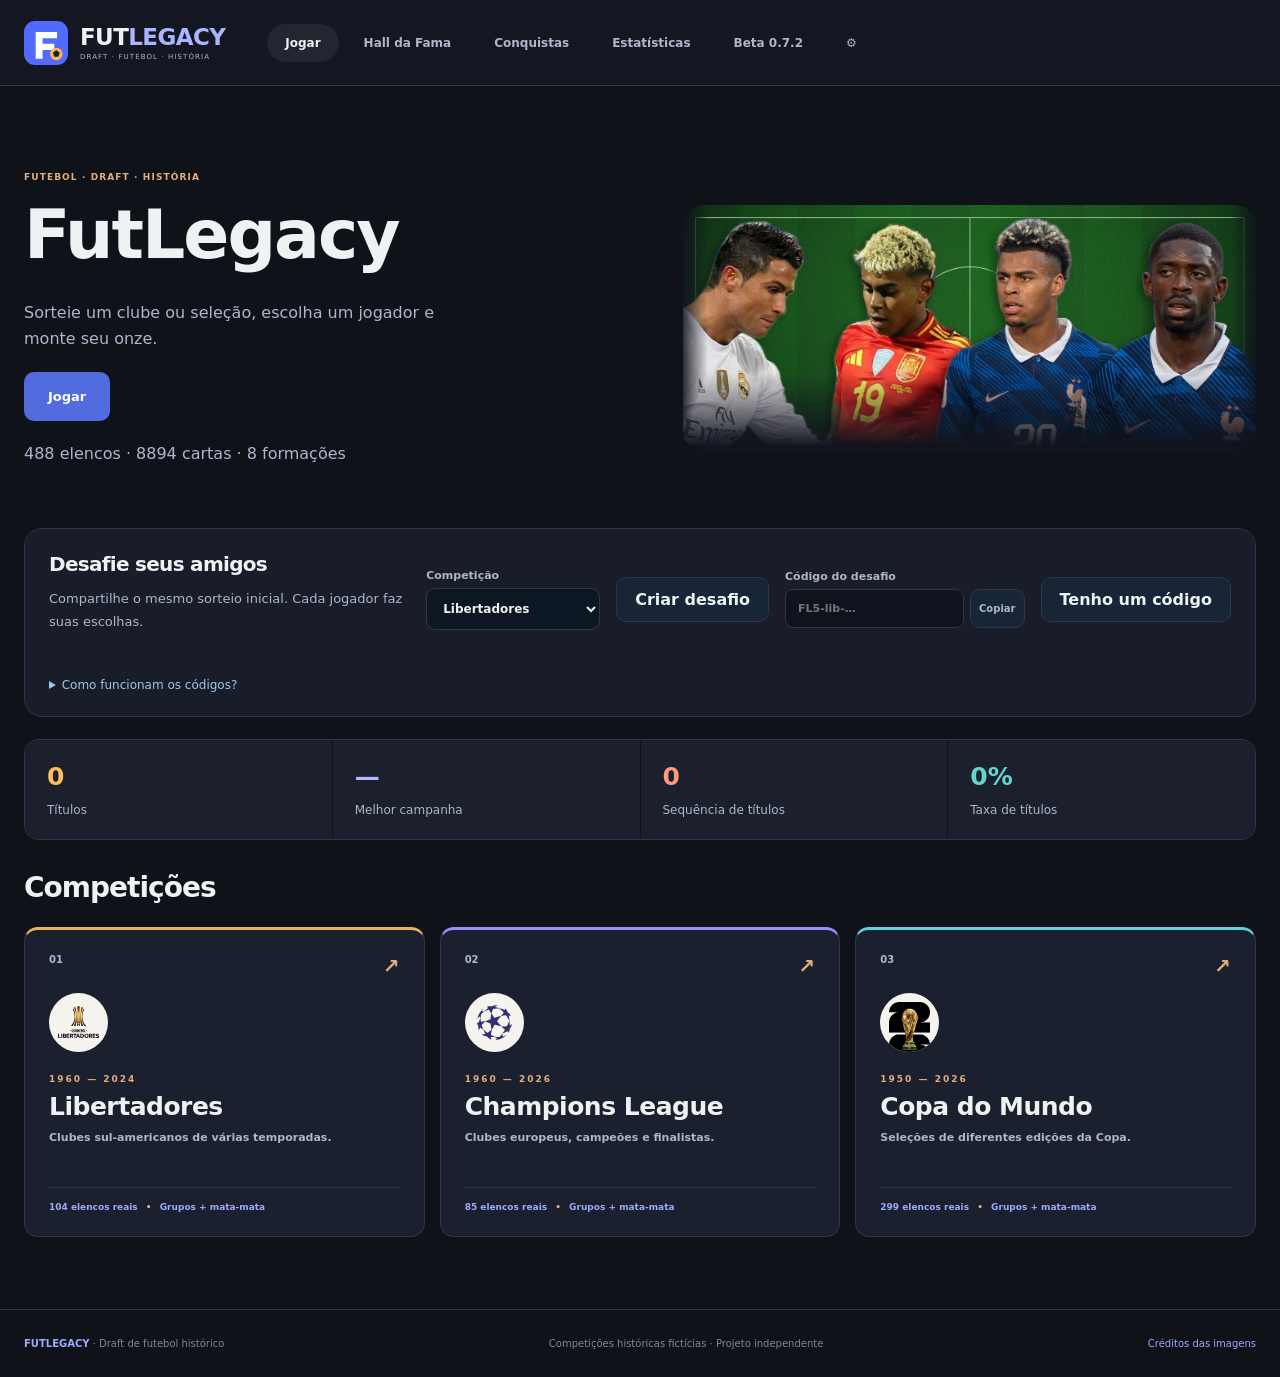
==== commit b8ae1d01: "Use match photographs, add Suarez and Flamengo Arrascaeta, fix Ronaldo crop (0.7.2)" ====
--- a/index.html
+++ b/index.html
@@ -1,3 +1,3 @@
-<!doctype html><html lang="pt-BR"><head><meta charset="utf-8"><meta name="viewport" content="width=device-width,initial-scale=1"><meta name="theme-color" content="#060a12"><title>FutLegacy — Draft de futebol</title><link rel="stylesheet" href="css/identity.css?v=17"><link rel="stylesheet" href="css/beta.css?v=17"><link rel="stylesheet" href="css/refinement.css?v=17"><link rel="stylesheet" href="css/polish.css?v=17">
-</head><body><header><a href="#" id="home"><img class="brand-symbol" src="assets/logos/futlegacy.svg" alt=""><span class="wordmark">FUT<b>LEGACY</b><small>DRAFT · FUTEBOL · HISTÓRIA</small></span></a><nav aria-label="Navegação principal"><button data-view="menu">Jogar</button><button data-view="hall">Hall da Fama</button><button data-view="achievements">Conquistas</button><button data-view="stats">Estatísticas</button><button data-view="updates">Beta 0.7.1</button><button data-view="settings" aria-label="Configurações">⚙</button></nav><span class="header-tag"><i></i> BETA 0.5</span></header><main id="app"></main><footer><span><b>FUTLEGACY</b> · Draft de futebol histórico</span><span>Competições históricas fictícias · Projeto independente</span><a href="docs/CREDITOS.html">Créditos das imagens</a></footer><script src="js/core.js?v=17"></script><script src="js/formations.js?v=17"></script><script src="js/draft.js?v=17"></script><script src="js/storage.js?v=17"></script><script src="js/catalogue/lib.js?v=17"></script><script src="js/catalogue/ucl.js?v=17"></script><script src="js/catalogue/wc.js?v=17"></script><script src="js/catalogue/legacy.js?v=17"></script><script src="js/match-engine.js?v=17"></script><script src="js/competitions.js?v=17"></script><script src="js/match-view.js?v=17"></script><script src="js/badges.js?v=17"></script><script src="js/app.js?v=17"></script><script src="js/portraits.js?v=17"></script><script src="js/updates.js?v=17"></script>
-<script src="js/beta.js?v=17"></script><script src="js/refinement.js?v=17"></script></body></html>
+<!doctype html><html lang="pt-BR"><head><meta charset="utf-8"><meta name="viewport" content="width=device-width,initial-scale=1"><meta name="theme-color" content="#060a12"><title>FutLegacy — Draft de futebol</title><link rel="stylesheet" href="css/identity.css?v=18"><link rel="stylesheet" href="css/beta.css?v=18"><link rel="stylesheet" href="css/refinement.css?v=18"><link rel="stylesheet" href="css/polish.css?v=18">
+</head><body><header><a href="#" id="home"><img class="brand-symbol" src="assets/logos/futlegacy.svg" alt=""><span class="wordmark">FUT<b>LEGACY</b><small>DRAFT · FUTEBOL · HISTÓRIA</small></span></a><nav aria-label="Navegação principal"><button data-view="menu">Jogar</button><button data-view="hall">Hall da Fama</button><button data-view="achievements">Conquistas</button><button data-view="stats">Estatísticas</button><button data-view="updates">Beta 0.7.2</button><button data-view="settings" aria-label="Configurações">⚙</button></nav><span class="header-tag"><i></i> BETA 0.5</span></header><main id="app"></main><footer><span><b>FUTLEGACY</b> · Draft de futebol histórico</span><span>Competições históricas fictícias · Projeto independente</span><a href="docs/CREDITOS.html">Créditos das imagens</a></footer><script src="js/core.js?v=18"></script><script src="js/formations.js?v=18"></script><script src="js/draft.js?v=18"></script><script src="js/storage.js?v=18"></script><script src="js/catalogue/lib.js?v=18"></script><script src="js/catalogue/ucl.js?v=18"></script><script src="js/catalogue/wc.js?v=18"></script><script src="js/catalogue/legacy.js?v=18"></script><script src="js/match-engine.js?v=18"></script><script src="js/competitions.js?v=18"></script><script src="js/match-view.js?v=18"></script><script src="js/badges.js?v=18"></script><script src="js/app.js?v=18"></script><script src="js/portraits.js?v=18"></script><script src="js/updates.js?v=18"></script>
+<script src="js/beta.js?v=18"></script><script src="js/refinement.js?v=18"></script></body></html>
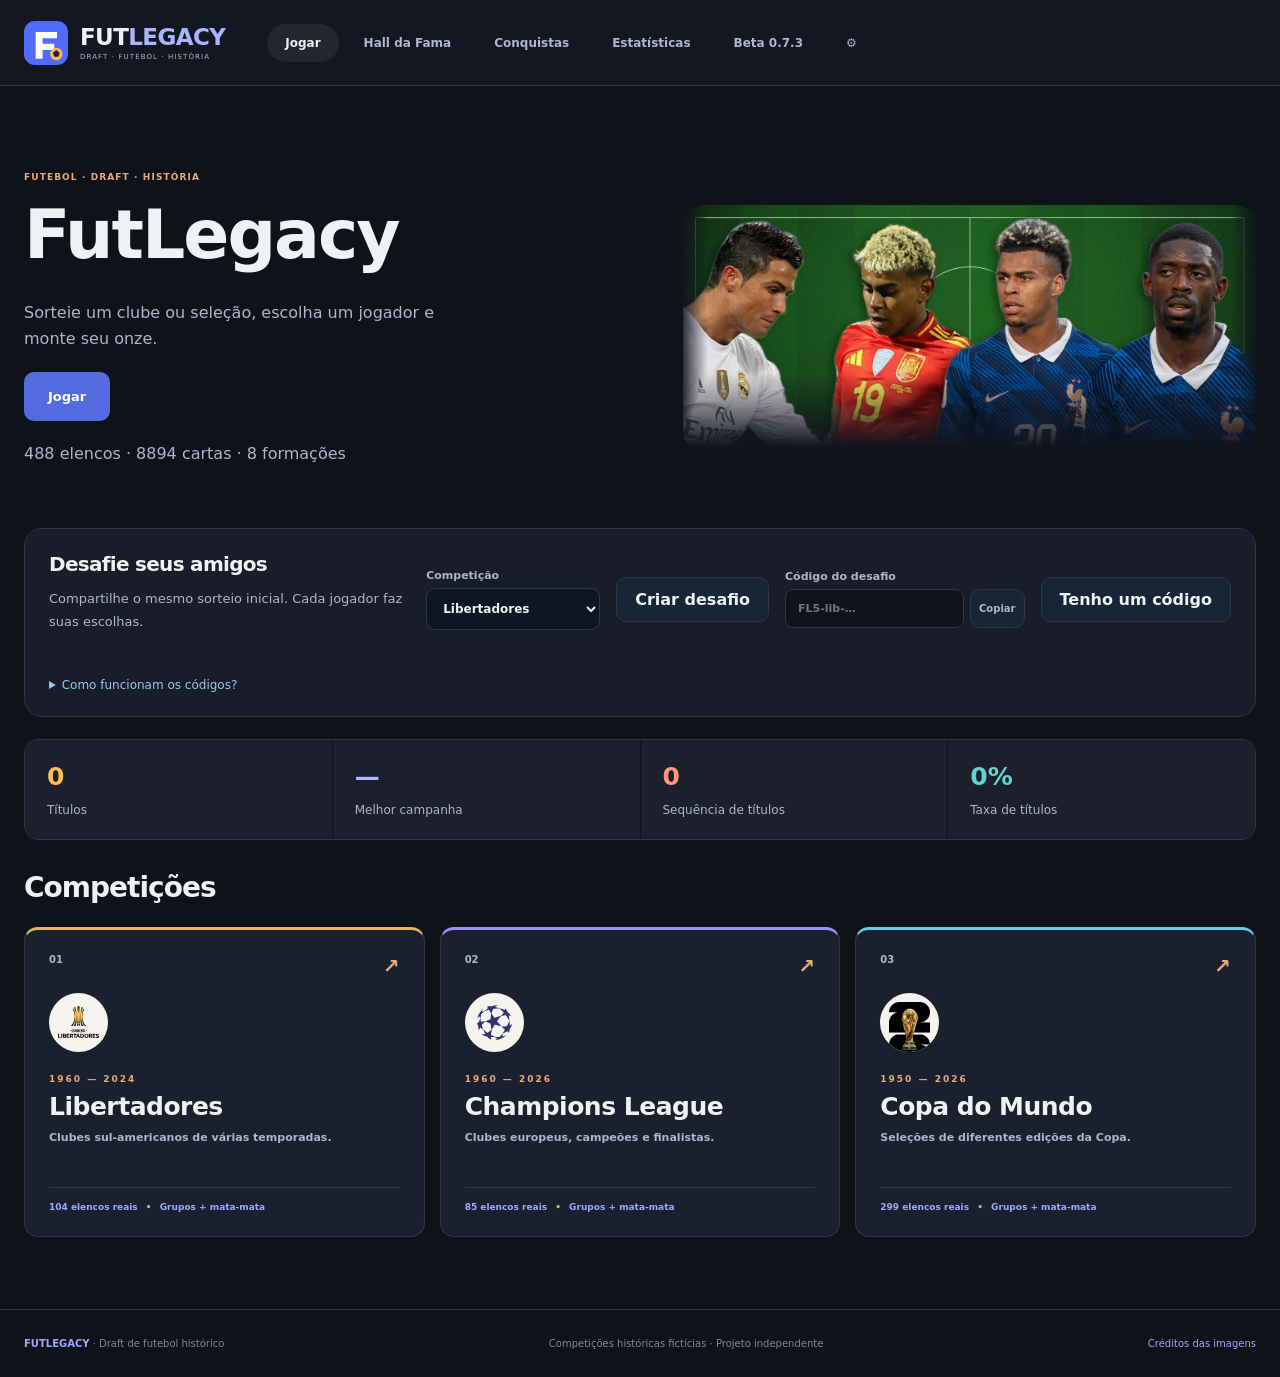
==== commit 8d389844: "Prevent different seasons of the same club or national team sharing a group (0.7.3)" ====
--- a/index.html
+++ b/index.html
@@ -1,3 +1,3 @@
-<!doctype html><html lang="pt-BR"><head><meta charset="utf-8"><meta name="viewport" content="width=device-width,initial-scale=1"><meta name="theme-color" content="#060a12"><title>FutLegacy — Draft de futebol</title><link rel="stylesheet" href="css/identity.css?v=18"><link rel="stylesheet" href="css/beta.css?v=18"><link rel="stylesheet" href="css/refinement.css?v=18"><link rel="stylesheet" href="css/polish.css?v=18">
-</head><body><header><a href="#" id="home"><img class="brand-symbol" src="assets/logos/futlegacy.svg" alt=""><span class="wordmark">FUT<b>LEGACY</b><small>DRAFT · FUTEBOL · HISTÓRIA</small></span></a><nav aria-label="Navegação principal"><button data-view="menu">Jogar</button><button data-view="hall">Hall da Fama</button><button data-view="achievements">Conquistas</button><button data-view="stats">Estatísticas</button><button data-view="updates">Beta 0.7.2</button><button data-view="settings" aria-label="Configurações">⚙</button></nav><span class="header-tag"><i></i> BETA 0.5</span></header><main id="app"></main><footer><span><b>FUTLEGACY</b> · Draft de futebol histórico</span><span>Competições históricas fictícias · Projeto independente</span><a href="docs/CREDITOS.html">Créditos das imagens</a></footer><script src="js/core.js?v=18"></script><script src="js/formations.js?v=18"></script><script src="js/draft.js?v=18"></script><script src="js/storage.js?v=18"></script><script src="js/catalogue/lib.js?v=18"></script><script src="js/catalogue/ucl.js?v=18"></script><script src="js/catalogue/wc.js?v=18"></script><script src="js/catalogue/legacy.js?v=18"></script><script src="js/match-engine.js?v=18"></script><script src="js/competitions.js?v=18"></script><script src="js/match-view.js?v=18"></script><script src="js/badges.js?v=18"></script><script src="js/app.js?v=18"></script><script src="js/portraits.js?v=18"></script><script src="js/updates.js?v=18"></script>
-<script src="js/beta.js?v=18"></script><script src="js/refinement.js?v=18"></script></body></html>
+<!doctype html><html lang="pt-BR"><head><meta charset="utf-8"><meta name="viewport" content="width=device-width,initial-scale=1"><meta name="theme-color" content="#060a12"><title>FutLegacy — Draft de futebol</title><link rel="stylesheet" href="css/identity.css?v=19"><link rel="stylesheet" href="css/beta.css?v=19"><link rel="stylesheet" href="css/refinement.css?v=19"><link rel="stylesheet" href="css/polish.css?v=19">
+</head><body><header><a href="#" id="home"><img class="brand-symbol" src="assets/logos/futlegacy.svg" alt=""><span class="wordmark">FUT<b>LEGACY</b><small>DRAFT · FUTEBOL · HISTÓRIA</small></span></a><nav aria-label="Navegação principal"><button data-view="menu">Jogar</button><button data-view="hall">Hall da Fama</button><button data-view="achievements">Conquistas</button><button data-view="stats">Estatísticas</button><button data-view="updates">Beta 0.7.3</button><button data-view="settings" aria-label="Configurações">⚙</button></nav><span class="header-tag"><i></i> BETA 0.5</span></header><main id="app"></main><footer><span><b>FUTLEGACY</b> · Draft de futebol histórico</span><span>Competições históricas fictícias · Projeto independente</span><a href="docs/CREDITOS.html">Créditos das imagens</a></footer><script src="js/core.js?v=19"></script><script src="js/formations.js?v=19"></script><script src="js/draft.js?v=19"></script><script src="js/storage.js?v=19"></script><script src="js/catalogue/lib.js?v=19"></script><script src="js/catalogue/ucl.js?v=19"></script><script src="js/catalogue/wc.js?v=19"></script><script src="js/catalogue/legacy.js?v=19"></script><script src="js/match-engine.js?v=19"></script><script src="js/competitions.js?v=19"></script><script src="js/match-view.js?v=19"></script><script src="js/badges.js?v=19"></script><script src="js/app.js?v=19"></script><script src="js/portraits.js?v=19"></script><script src="js/updates.js?v=19"></script>
+<script src="js/beta.js?v=19"></script><script src="js/refinement.js?v=19"></script></body></html>
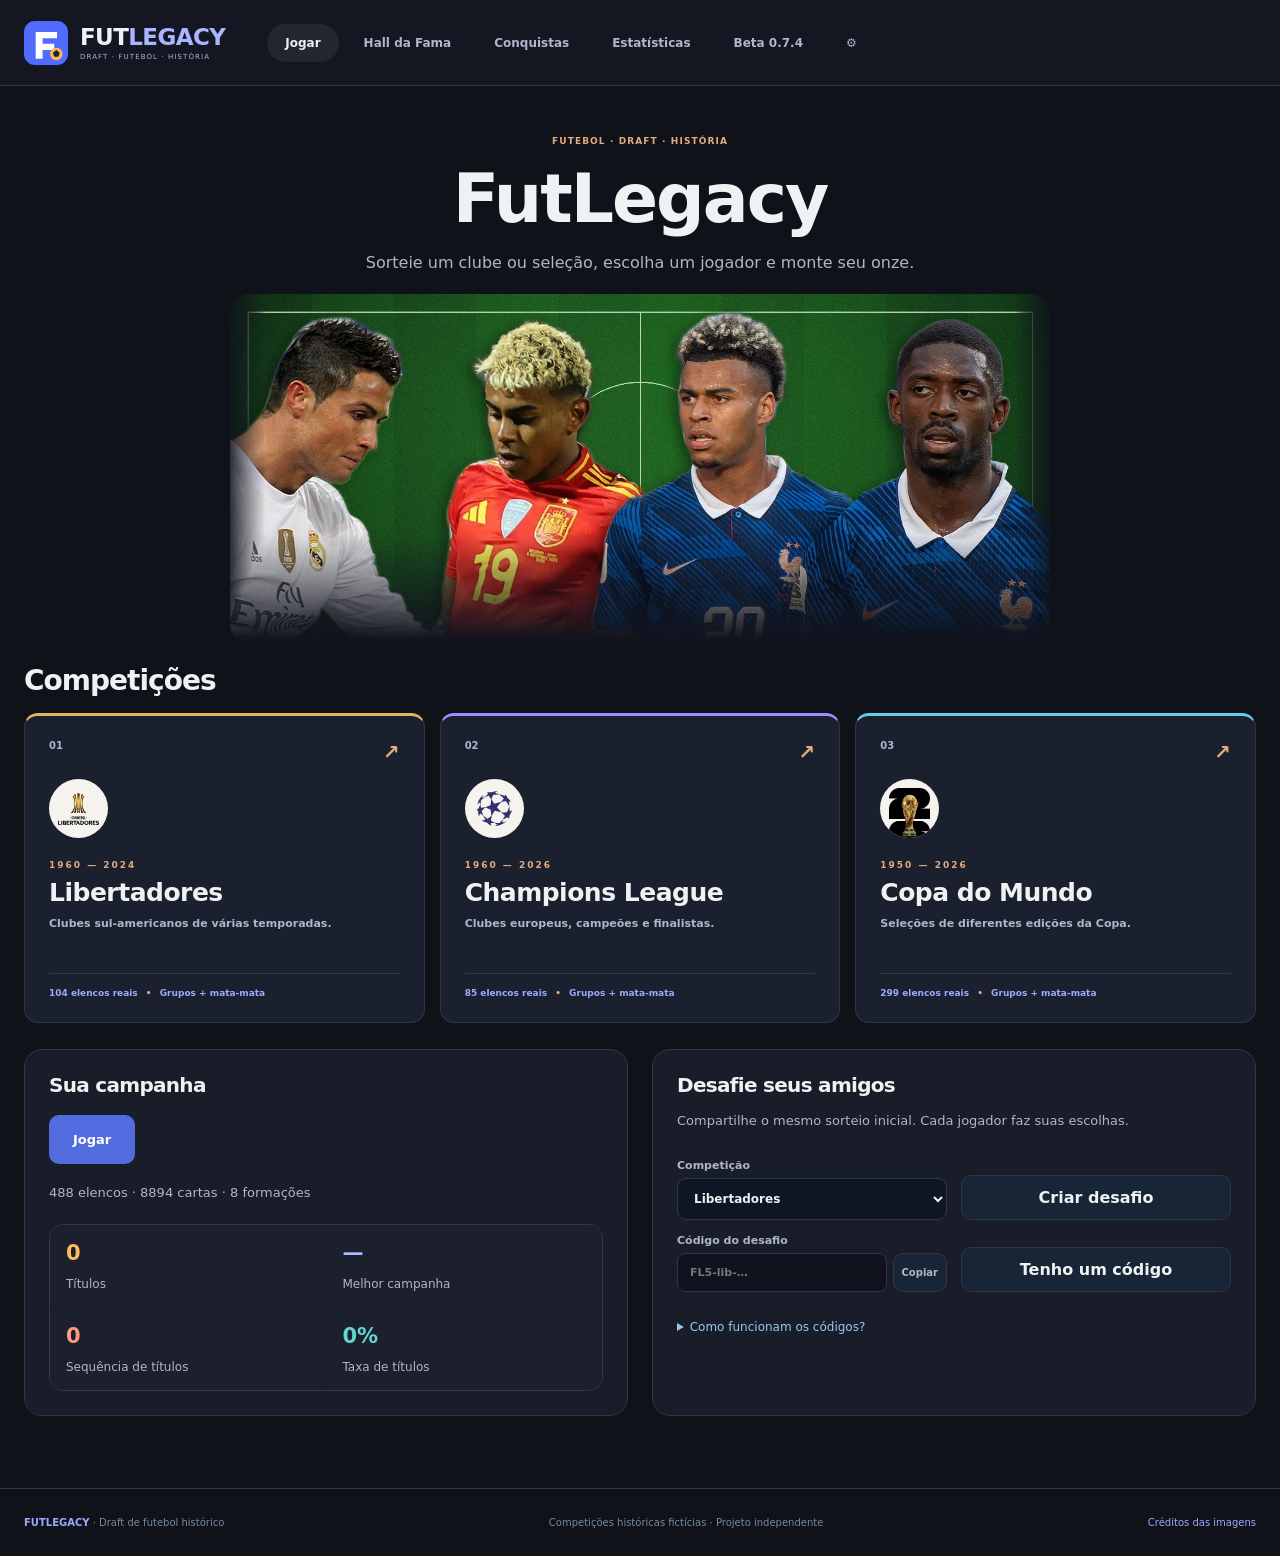
==== commit 85cc6fe7: "Center homepage hero and move competitions above campaign/challenge panels (0.7.4)" ====
--- a/index.html
+++ b/index.html
@@ -1,3 +1,3 @@
-<!doctype html><html lang="pt-BR"><head><meta charset="utf-8"><meta name="viewport" content="width=device-width,initial-scale=1"><meta name="theme-color" content="#060a12"><title>FutLegacy — Draft de futebol</title><link rel="stylesheet" href="css/identity.css?v=19"><link rel="stylesheet" href="css/beta.css?v=19"><link rel="stylesheet" href="css/refinement.css?v=19"><link rel="stylesheet" href="css/polish.css?v=19">
-</head><body><header><a href="#" id="home"><img class="brand-symbol" src="assets/logos/futlegacy.svg" alt=""><span class="wordmark">FUT<b>LEGACY</b><small>DRAFT · FUTEBOL · HISTÓRIA</small></span></a><nav aria-label="Navegação principal"><button data-view="menu">Jogar</button><button data-view="hall">Hall da Fama</button><button data-view="achievements">Conquistas</button><button data-view="stats">Estatísticas</button><button data-view="updates">Beta 0.7.3</button><button data-view="settings" aria-label="Configurações">⚙</button></nav><span class="header-tag"><i></i> BETA 0.5</span></header><main id="app"></main><footer><span><b>FUTLEGACY</b> · Draft de futebol histórico</span><span>Competições históricas fictícias · Projeto independente</span><a href="docs/CREDITOS.html">Créditos das imagens</a></footer><script src="js/core.js?v=19"></script><script src="js/formations.js?v=19"></script><script src="js/draft.js?v=19"></script><script src="js/storage.js?v=19"></script><script src="js/catalogue/lib.js?v=19"></script><script src="js/catalogue/ucl.js?v=19"></script><script src="js/catalogue/wc.js?v=19"></script><script src="js/catalogue/legacy.js?v=19"></script><script src="js/match-engine.js?v=19"></script><script src="js/competitions.js?v=19"></script><script src="js/match-view.js?v=19"></script><script src="js/badges.js?v=19"></script><script src="js/app.js?v=19"></script><script src="js/portraits.js?v=19"></script><script src="js/updates.js?v=19"></script>
-<script src="js/beta.js?v=19"></script><script src="js/refinement.js?v=19"></script></body></html>
+<!doctype html><html lang="pt-BR"><head><meta charset="utf-8"><meta name="viewport" content="width=device-width,initial-scale=1"><meta name="theme-color" content="#060a12"><title>FutLegacy — Draft de futebol</title><link rel="stylesheet" href="css/identity.css?v=20"><link rel="stylesheet" href="css/beta.css?v=20"><link rel="stylesheet" href="css/refinement.css?v=20"><link rel="stylesheet" href="css/polish.css?v=20">
+</head><body><header><a href="#" id="home"><img class="brand-symbol" src="assets/logos/futlegacy.svg" alt=""><span class="wordmark">FUT<b>LEGACY</b><small>DRAFT · FUTEBOL · HISTÓRIA</small></span></a><nav aria-label="Navegação principal"><button data-view="menu">Jogar</button><button data-view="hall">Hall da Fama</button><button data-view="achievements">Conquistas</button><button data-view="stats">Estatísticas</button><button data-view="updates">Beta 0.7.4</button><button data-view="settings" aria-label="Configurações">⚙</button></nav><span class="header-tag"><i></i> BETA 0.5</span></header><main id="app"></main><footer><span><b>FUTLEGACY</b> · Draft de futebol histórico</span><span>Competições históricas fictícias · Projeto independente</span><a href="docs/CREDITOS.html">Créditos das imagens</a></footer><script src="js/core.js?v=20"></script><script src="js/formations.js?v=20"></script><script src="js/draft.js?v=20"></script><script src="js/storage.js?v=20"></script><script src="js/catalogue/lib.js?v=20"></script><script src="js/catalogue/ucl.js?v=20"></script><script src="js/catalogue/wc.js?v=20"></script><script src="js/catalogue/legacy.js?v=20"></script><script src="js/match-engine.js?v=20"></script><script src="js/competitions.js?v=20"></script><script src="js/match-view.js?v=20"></script><script src="js/badges.js?v=20"></script><script src="js/app.js?v=20"></script><script src="js/portraits.js?v=20"></script><script src="js/updates.js?v=20"></script>
+<script src="js/beta.js?v=20"></script><script src="js/refinement.js?v=20"></script></body></html>
--- a/css/polish.css
+++ b/css/polish.css
@@ -5,3 +5,7 @@
 @media(max-width:740px){}
 
 .portrait-gallery{min-width:0}.football-montage{position:relative;width:100%;aspect-ratio:7/3;overflow:hidden;border-radius:20px;isolation:isolate}.portrait-banner{position:absolute;inset:0;width:100%;height:100%;object-fit:contain;opacity:0;transition:opacity .7s ease}.portrait-banner.active{opacity:1}.hero{gap:28px}@media(prefers-reduced-motion:reduce){.portrait-banner{transition:none}}
+
+/* Home arrangement only: retain existing assets, skin, controls and routes. */
+.home-menu .hero{grid-template-columns:minmax(0,1fr);justify-items:center;text-align:center;gap:18px;margin:0 0 20px;padding:8px 0 0;min-height:0}.home-menu .hero-copy{width:100%;padding:0}.home-menu .hero h1{margin-bottom:12px}.home-menu .hero p{max-width:none;margin:0 auto}.home-menu .portrait-gallery{width:min(100%,820px)}.home-menu .home-competitions>h2{margin-bottom:16px}.home-menu .home-utilities{display:grid;grid-template-columns:minmax(0,1fr) minmax(0,1fr);align-items:stretch;gap:24px;margin-top:26px}.home-menu .home-utilities>.panel{margin:0;min-width:0}.home-menu .home-campaign h3{margin-bottom:0}.home-menu .home-campaign>p{font-size:13px}.home-menu .hero-actions{margin:18px 0;gap:10px}.home-menu .record-strip{grid-template-columns:repeat(2,minmax(0,1fr));margin:20px 0 0}.home-menu .record-strip article{padding:16px;min-width:0;overflow-wrap:anywhere}.home-menu .record-strip strong{font-size:21px}.home-menu .challenge-panel{display:grid;grid-template-columns:minmax(0,1fr) minmax(0,1fr);align-content:start;align-items:end;gap:14px}.home-menu .challenge-panel>div,.home-menu .challenge-panel>details,.home-menu #challenge-status{grid-column:1/-1;min-width:0}.home-menu .challenge-panel>label{min-width:0;width:auto}.home-menu .challenge-panel select{max-width:100%;width:100%}.home-menu .challenge-panel>button{min-width:0}.home-menu .challenge-panel input{width:100%}.home-menu .challenge-help p{margin-bottom:0}.home-menu .challenge-panel #challenge-status:empty{margin:0}.home-menu .challenge-code-field{min-width:0}
+@media(max-width:740px){.home-menu .hero{padding-top:0;gap:18px}.home-menu .home-utilities{grid-template-columns:minmax(0,1fr);gap:18px;margin-top:18px}.home-menu .home-competitions>h2{margin-top:24px}.home-menu .hero p{max-width:36ch}.home-menu .record-strip strong{font-size:20px}}
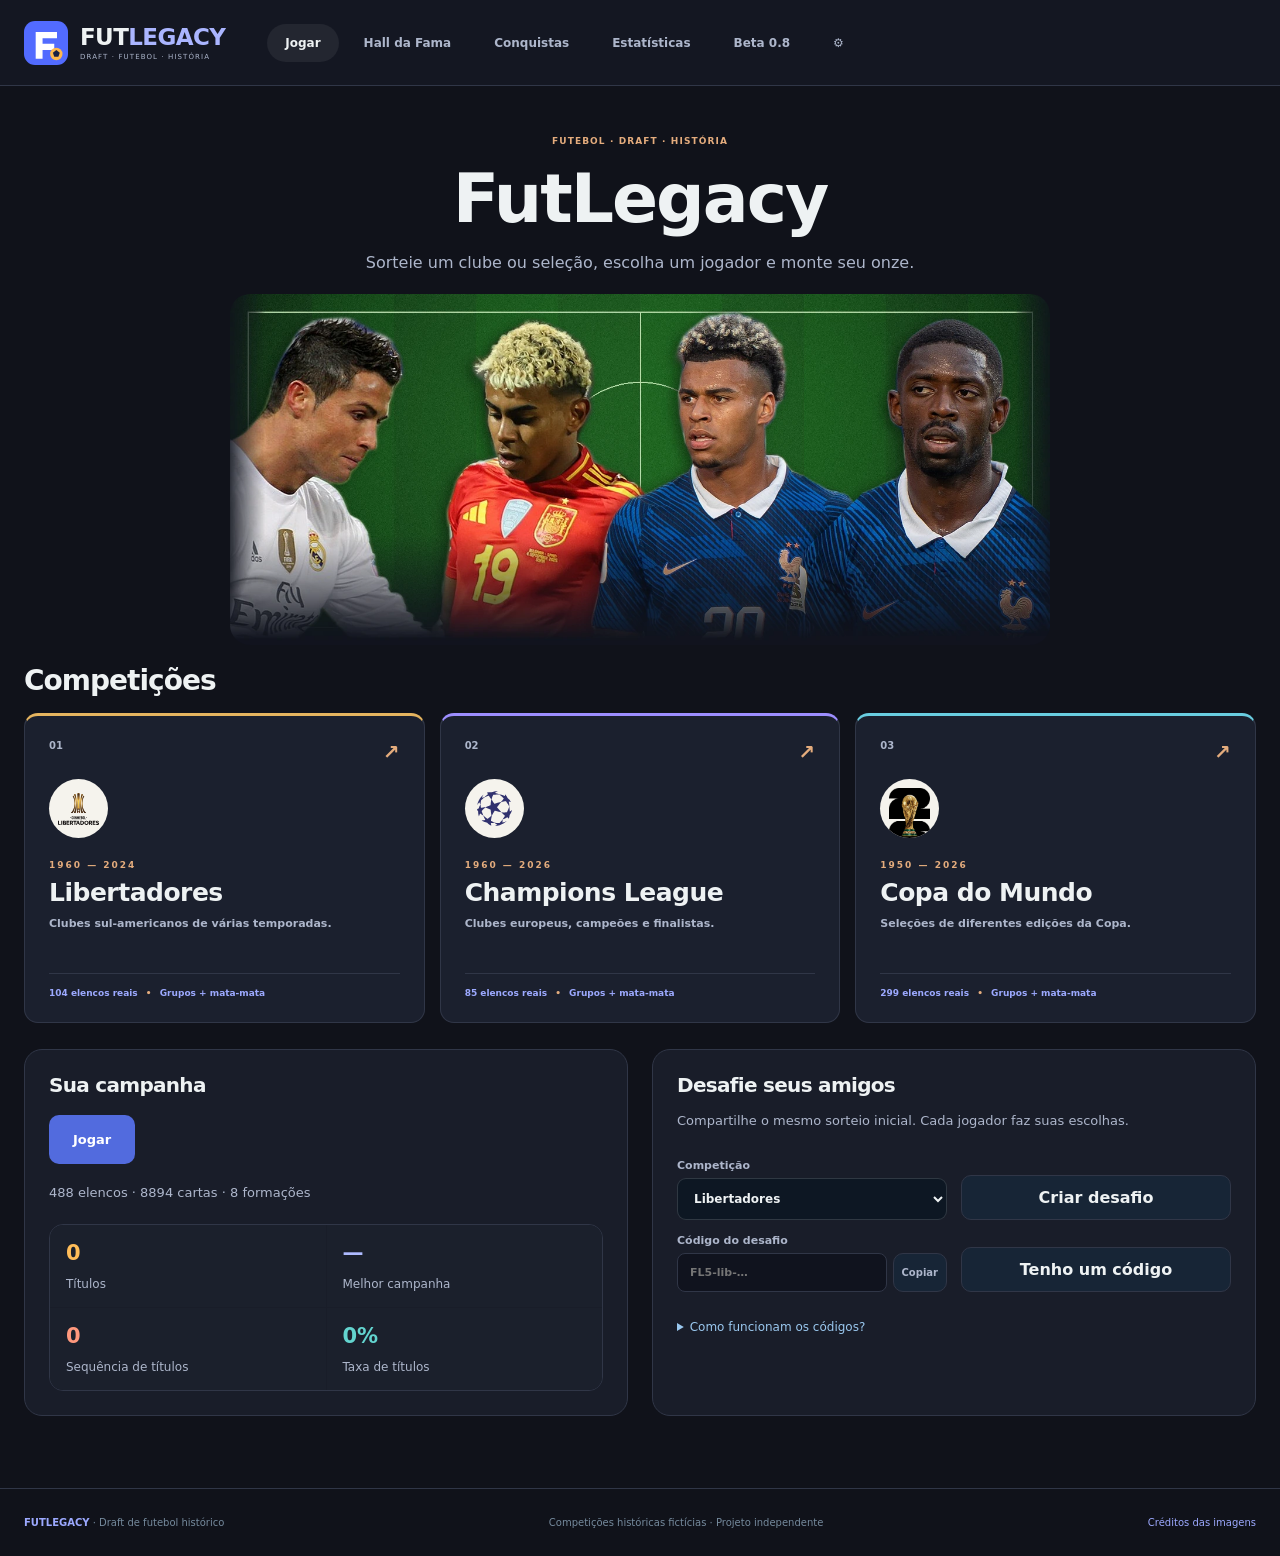
==== commit e8c26983: "Refine possession and collective movement, preview position swaps, compact mobile home and share cam" ====
--- a/index.html
+++ b/index.html
@@ -1,3 +1,3 @@
-<!doctype html><html lang="pt-BR"><head><meta charset="utf-8"><meta name="viewport" content="width=device-width,initial-scale=1"><meta name="theme-color" content="#060a12"><title>FutLegacy — Draft de futebol</title><link rel="stylesheet" href="css/identity.css?v=20"><link rel="stylesheet" href="css/beta.css?v=20"><link rel="stylesheet" href="css/refinement.css?v=20"><link rel="stylesheet" href="css/polish.css?v=20">
-</head><body><header><a href="#" id="home"><img class="brand-symbol" src="assets/logos/futlegacy.svg" alt=""><span class="wordmark">FUT<b>LEGACY</b><small>DRAFT · FUTEBOL · HISTÓRIA</small></span></a><nav aria-label="Navegação principal"><button data-view="menu">Jogar</button><button data-view="hall">Hall da Fama</button><button data-view="achievements">Conquistas</button><button data-view="stats">Estatísticas</button><button data-view="updates">Beta 0.7.4</button><button data-view="settings" aria-label="Configurações">⚙</button></nav><span class="header-tag"><i></i> BETA 0.5</span></header><main id="app"></main><footer><span><b>FUTLEGACY</b> · Draft de futebol histórico</span><span>Competições históricas fictícias · Projeto independente</span><a href="docs/CREDITOS.html">Créditos das imagens</a></footer><script src="js/core.js?v=20"></script><script src="js/formations.js?v=20"></script><script src="js/draft.js?v=20"></script><script src="js/storage.js?v=20"></script><script src="js/catalogue/lib.js?v=20"></script><script src="js/catalogue/ucl.js?v=20"></script><script src="js/catalogue/wc.js?v=20"></script><script src="js/catalogue/legacy.js?v=20"></script><script src="js/match-engine.js?v=20"></script><script src="js/competitions.js?v=20"></script><script src="js/match-view.js?v=20"></script><script src="js/badges.js?v=20"></script><script src="js/app.js?v=20"></script><script src="js/portraits.js?v=20"></script><script src="js/updates.js?v=20"></script>
-<script src="js/beta.js?v=20"></script><script src="js/refinement.js?v=20"></script></body></html>
+<!doctype html><html lang="pt-BR"><head><meta charset="utf-8"><meta name="viewport" content="width=device-width,initial-scale=1"><meta name="theme-color" content="#060a12"><title>FutLegacy — Draft de futebol</title><link rel="stylesheet" href="css/identity.css?v=21"><link rel="stylesheet" href="css/beta.css?v=21"><link rel="stylesheet" href="css/refinement.css?v=21"><link rel="stylesheet" href="css/polish.css?v=21">
+</head><body><header><a href="#" id="home"><img class="brand-symbol" src="assets/logos/futlegacy.svg" alt=""><span class="wordmark">FUT<b>LEGACY</b><small>DRAFT · FUTEBOL · HISTÓRIA</small></span></a><nav aria-label="Navegação principal"><button data-view="menu">Jogar</button><button data-view="hall">Hall da Fama</button><button data-view="achievements">Conquistas</button><button data-view="stats">Estatísticas</button><button data-view="updates">Beta 0.8</button><button data-view="settings" aria-label="Configurações">⚙</button></nav><span class="header-tag"><i></i> BETA 0.5</span></header><main id="app"></main><footer><span><b>FUTLEGACY</b> · Draft de futebol histórico</span><span>Competições históricas fictícias · Projeto independente</span><a href="docs/CREDITOS.html">Créditos das imagens</a></footer><script src="js/core.js?v=21"></script><script src="js/formations.js?v=21"></script><script src="js/draft.js?v=21"></script><script src="js/storage.js?v=21"></script><script src="js/catalogue/lib.js?v=21"></script><script src="js/catalogue/ucl.js?v=21"></script><script src="js/catalogue/wc.js?v=21"></script><script src="js/catalogue/legacy.js?v=21"></script><script src="js/match-engine.js?v=21"></script><script src="js/competitions.js?v=21"></script><script src="js/match-view.js?v=21"></script><script src="js/badges.js?v=21"></script><script src="js/campaign-summary.js?v=21"></script><script src="js/app.js?v=21"></script><script src="js/portraits.js?v=21"></script><script src="js/updates.js?v=21"></script>
+<script src="js/beta.js?v=21"></script><script src="js/refinement.js?v=21"></script><script src="js/recap-ui.js?v=21"></script></body></html>
--- a/css/refinement.css
+++ b/css/refinement.css
@@ -2,3 +2,7 @@
 .star figcaption small{display:block;font-size:9px;font-weight:400;color:#c5ccdf;margin-top:4px}.star img{filter:none}.setup-start small,.preview-caption,.setup-step{display:none}.offer-heading .rarity{display:inline-block;margin-bottom:12px}
 @media(max-width:740px){.refined-draft>.draft-tactics,.refined-draft>.draft-offers{grid-area:auto;min-width:0}}
 .draft-chemistry{display:block;text-align:center;font-size:11px;color:var(--muted)}
+
+.move-label>div{display:flex;gap:6px;flex-shrink:0}.move-label{flex-wrap:wrap}.move-label button{padding:8px 10px}.field-position.move-preview{outline:3px dashed #ffbd59;outline-offset:5px}.field-position.move-preview small{color:#ffbd59}.campaign-recap .recap-grid{display:grid;grid-template-columns:minmax(0,1fr) minmax(0,1fr);gap:20px}.recap-results{display:grid;gap:8px}.recap-result{padding:10px 0;border-bottom:1px solid var(--line);font-size:13px}.recap-result strong{color:var(--text)}.recap-highlights{display:flex;gap:20px;flex-wrap:wrap}.recap-highlights p{margin:8px 0}.recap-status{font-size:12px}.campaign-recap .draft-field{max-width:300px;margin:20px auto}.recap-actions{display:flex;gap:10px;flex-wrap:wrap}.campaign-recap summary{cursor:pointer;font-weight:700}.campaign-recap details{margin-top:18px}
+@media(max-width:740px){body[data-screen="menu"] main{padding-top:20px}.home-menu .hero{gap:12px;margin-bottom:10px}.home-menu .hero h1{margin-bottom:8px}.home-menu .hero p{font-size:13px}.home-menu .competition{min-height:145px;padding:14px 16px;grid-template-columns:50px 1fr}.home-menu .competition .icon{height:44px;width:44px;margin:4px 0}.home-menu .competition .icon img{max-width:100%;max-height:100%}.home-menu .competition>b{font-size:22px}.home-menu .competition-meta{margin-top:8px;padding-top:8px}.home-menu .competition-grid{gap:12px}.home-menu .home-competitions>h2{margin-top:12px;margin-bottom:12px}.campaign-recap .recap-grid{grid-template-columns:minmax(0,1fr)}.move-label>span{font-size:12px}.move-label button{font-size:11px}.campaign-recap{padding:16px}}
+.move-label{position:sticky;top:12px;z-index:5;background:var(--surface);padding:10px;border:1px solid var(--line);border-radius:10px}.field-position.move-preview{opacity:1}
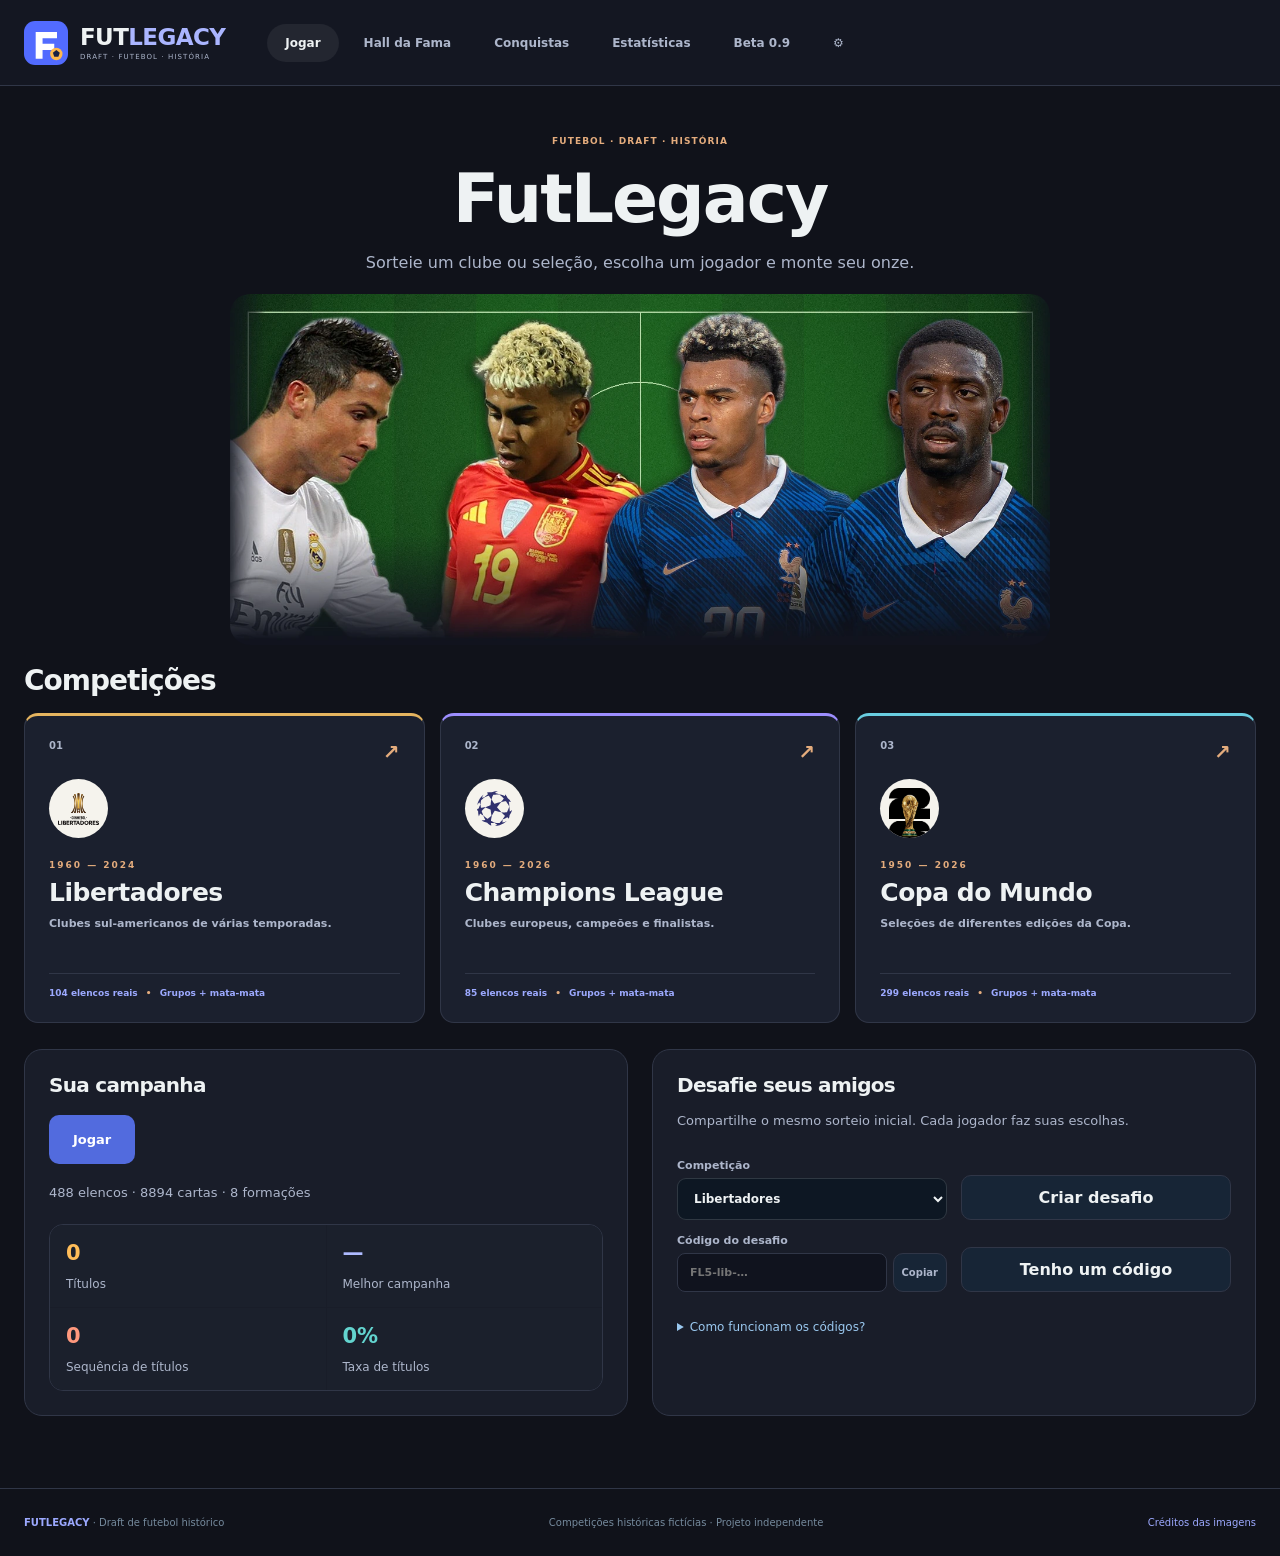
==== commit db08a679: "Add champion screen, player cards/dismissals, stoppage time, extra time and event-derived timeline/v" ====
--- a/index.html
+++ b/index.html
@@ -1,3 +1,3 @@
-<!doctype html><html lang="pt-BR"><head><meta charset="utf-8"><meta name="viewport" content="width=device-width,initial-scale=1"><meta name="theme-color" content="#060a12"><title>FutLegacy — Draft de futebol</title><link rel="stylesheet" href="css/identity.css?v=21"><link rel="stylesheet" href="css/beta.css?v=21"><link rel="stylesheet" href="css/refinement.css?v=21"><link rel="stylesheet" href="css/polish.css?v=21">
-</head><body><header><a href="#" id="home"><img class="brand-symbol" src="assets/logos/futlegacy.svg" alt=""><span class="wordmark">FUT<b>LEGACY</b><small>DRAFT · FUTEBOL · HISTÓRIA</small></span></a><nav aria-label="Navegação principal"><button data-view="menu">Jogar</button><button data-view="hall">Hall da Fama</button><button data-view="achievements">Conquistas</button><button data-view="stats">Estatísticas</button><button data-view="updates">Beta 0.8</button><button data-view="settings" aria-label="Configurações">⚙</button></nav><span class="header-tag"><i></i> BETA 0.5</span></header><main id="app"></main><footer><span><b>FUTLEGACY</b> · Draft de futebol histórico</span><span>Competições históricas fictícias · Projeto independente</span><a href="docs/CREDITOS.html">Créditos das imagens</a></footer><script src="js/core.js?v=21"></script><script src="js/formations.js?v=21"></script><script src="js/draft.js?v=21"></script><script src="js/storage.js?v=21"></script><script src="js/catalogue/lib.js?v=21"></script><script src="js/catalogue/ucl.js?v=21"></script><script src="js/catalogue/wc.js?v=21"></script><script src="js/catalogue/legacy.js?v=21"></script><script src="js/match-engine.js?v=21"></script><script src="js/competitions.js?v=21"></script><script src="js/match-view.js?v=21"></script><script src="js/badges.js?v=21"></script><script src="js/campaign-summary.js?v=21"></script><script src="js/app.js?v=21"></script><script src="js/portraits.js?v=21"></script><script src="js/updates.js?v=21"></script>
-<script src="js/beta.js?v=21"></script><script src="js/refinement.js?v=21"></script><script src="js/recap-ui.js?v=21"></script></body></html>
+<!doctype html><html lang="pt-BR"><head><meta charset="utf-8"><meta name="viewport" content="width=device-width,initial-scale=1"><meta name="theme-color" content="#060a12"><title>FutLegacy — Draft de futebol</title><link rel="stylesheet" href="css/identity.css?v=22"><link rel="stylesheet" href="css/beta.css?v=22"><link rel="stylesheet" href="css/refinement.css?v=22"><link rel="stylesheet" href="css/polish.css?v=22">
+<link rel="stylesheet" href="css/match-report.css?v=22"></head><body><header><a href="#" id="home"><img class="brand-symbol" src="assets/logos/futlegacy.svg" alt=""><span class="wordmark">FUT<b>LEGACY</b><small>DRAFT · FUTEBOL · HISTÓRIA</small></span></a><nav aria-label="Navegação principal"><button data-view="menu">Jogar</button><button data-view="hall">Hall da Fama</button><button data-view="achievements">Conquistas</button><button data-view="stats">Estatísticas</button><button data-view="updates">Beta 0.9</button><button data-view="settings" aria-label="Configurações">⚙</button></nav><span class="header-tag"><i></i> BETA 0.5</span></header><main id="app"></main><footer><span><b>FUTLEGACY</b> · Draft de futebol histórico</span><span>Competições históricas fictícias · Projeto independente</span><a href="docs/CREDITOS.html">Créditos das imagens</a></footer><script src="js/core.js?v=22"></script><script src="js/formations.js?v=22"></script><script src="js/draft.js?v=22"></script><script src="js/storage.js?v=22"></script><script src="js/catalogue/lib.js?v=22"></script><script src="js/catalogue/ucl.js?v=22"></script><script src="js/catalogue/wc.js?v=22"></script><script src="js/catalogue/legacy.js?v=22"></script><script src="js/match-rules.js?v=22"></script><script src="js/match-engine.js?v=22"></script><script src="js/competitions.js?v=22"></script><script src="js/match-view.js?v=22"></script><script src="js/badges.js?v=22"></script><script src="js/campaign-summary.js?v=22"></script><script src="js/match-report.js?v=22"></script><script src="js/app.js?v=22"></script><script src="js/portraits.js?v=22"></script><script src="js/updates.js?v=22"></script>
+<script src="js/beta.js?v=22"></script><script src="js/refinement.js?v=22"></script><script src="js/recap-ui.js?v=22"></script></body></html>
--- a/css/match-report.css
+++ b/css/match-report.css
@@ -0,0 +1,3 @@
+.match-report{margin-top:24px}.match-report h2{font-size:22px;margin:26px 0 16px}.match-report h2:first-child{margin-top:0}.flow-legend{display:flex;justify-content:space-between;gap:20px;font-size:12px;font-weight:700}.flow-legend .home{color:#7bbfee}.flow-legend .away{color:#ec856e}.volume-chart{margin-top:14px}.volume-chart svg{display:block;width:100%;max-height:240px;overflow:visible}.volume-home{fill:#7bbfee;fill-opacity:.75}.volume-away{fill:#ec856e;fill-opacity:.7}.volume-axis{stroke:#aab5ff;stroke-opacity:.4;stroke-width:1}.volume-break{stroke:#adb6cb;stroke-opacity:.35;stroke-dasharray:3 5}.volume-chart text{fill:#adb6cb;font:15px system-ui}.volume-chart .volume-goal{font-size:20px;text-anchor:middle;fill:white}.volume-chart rect:focus{outline:2px solid #ffbd59}.volume-help{font-size:12px;color:var(--muted);margin:6px 0 24px}.volume-help summary{cursor:pointer}.volume-help p{max-width:760px}.match-timeline{list-style:none;position:relative;padding:12px 0;margin:0 auto;max-width:900px}.match-timeline:before{content:'';position:absolute;top:0;bottom:0;left:50%;width:1px;background:var(--line)}.timeline-event{position:relative;display:flex;align-items:center;gap:12px;width:50%;padding:12px 22px;min-height:72px;font-size:13px}.timeline-side-0{justify-content:flex-end;text-align:right}.timeline-side-1{margin-left:50%;flex-direction:row-reverse;justify-content:flex-end;text-align:left}.timeline-event time{font-weight:750;white-space:nowrap;color:#c6d8f5}.timeline-event small{display:block;color:var(--muted);font-size:11px;margin-top:4px}.timeline-icon{display:grid;place-items:center;width:22px;flex-shrink:0}.event-card{display:inline-block;width:11px;height:16px;border-radius:2px}.event-card.yellow{background:#ffcf42}.event-card.red{background:#f24b5b}.timeline-score{display:inline-block;border:1px solid #6c80d6;border-radius:20px;padding:3px 10px;margin-top:6px;font-size:13px}.timeline-period{position:relative;text-align:center;font-size:12px;color:var(--muted);padding:16px 0}.timeline-period span{display:inline-block;padding:6px 14px;background:var(--surface);border:1px solid var(--line);border-radius:18px}.match-report>details:last-child{margin-top:24px}.match-report>details>summary{cursor:pointer;font-size:12px}.champion-screen{position:relative;overflow:hidden;padding:38px 20px 30px;text-align:center;margin:0 auto 24px;max-width:1000px}.champion-screen h1{font-size:clamp(42px,7vw,76px);margin:16px 0;color:#ffcf78}.champion-trophy{height:135px;width:135px;object-fit:contain;filter:drop-shadow(0 10px 25px #ffbd5922)}.champion-screen>.toolbar{justify-content:center;margin-top:26px}.champion-numbers{display:flex;justify-content:center;gap:40px;margin:24px auto}.champion-numbers span{display:flex;flex-direction:column;gap:8px;font-size:12px;color:var(--muted)}.champion-numbers strong{font-size:30px;color:var(--text)}.champion-confetti{position:absolute;inset:0;pointer-events:none}.champion-confetti i{position:absolute;left:calc(4% + var(--n)*5.2%);top:-14px;width:5px;height:10px;background:#aab5ff;opacity:0;transform:rotate(calc(var(--n)*34deg));animation:champion-fall 3.2s ease-out calc(var(--n)*.06s) both}.champion-confetti i:nth-child(3n){background:#ffcf78}.champion-confetti i:nth-child(3n+1){background:#63d4cf}@keyframes champion-fall{5%{opacity:.8}to{transform:translateY(440px) rotate(380deg);opacity:0}}@media(max-width:740px){.match-report{padding:16px}.flow-legend{font-size:10px}.timeline-event{padding:10px 9px;gap:6px;font-size:11px;min-height:76px}.timeline-event small{font-size:9px}.timeline-event time{font-size:10px}.timeline-score{font-size:11px}.timeline-icon{width:17px}.timeline-period{font-size:10px}.volume-chart svg{min-height:100px}.champion-screen{padding:24px 8px}.champion-numbers{gap:24px}.champion-trophy{height:110px;width:110px}.champion-screen>.toolbar{gap:8px;flex-wrap:wrap}.champion-screen button{font-size:12px}.match-timeline:before{opacity:.65}}@media(prefers-reduced-motion:reduce){.champion-confetti{display:none}}
+.champion-final{display:flex;align-items:center;justify-content:center;gap:16px;flex-wrap:wrap}.champion-final strong{font-size:26px;color:var(--text)}.champion-final small{flex-basis:100%;font-size:12px}.champion-final .team-label{justify-content:center}.champion-screen .champion-final .team-label{font-size:15px}
+.timeline-event>div{min-width:0;overflow-wrap:anywhere}@media(max-width:740px){.volume-chart text{font-size:28px}.volume-chart .volume-goal{font-size:36px}}
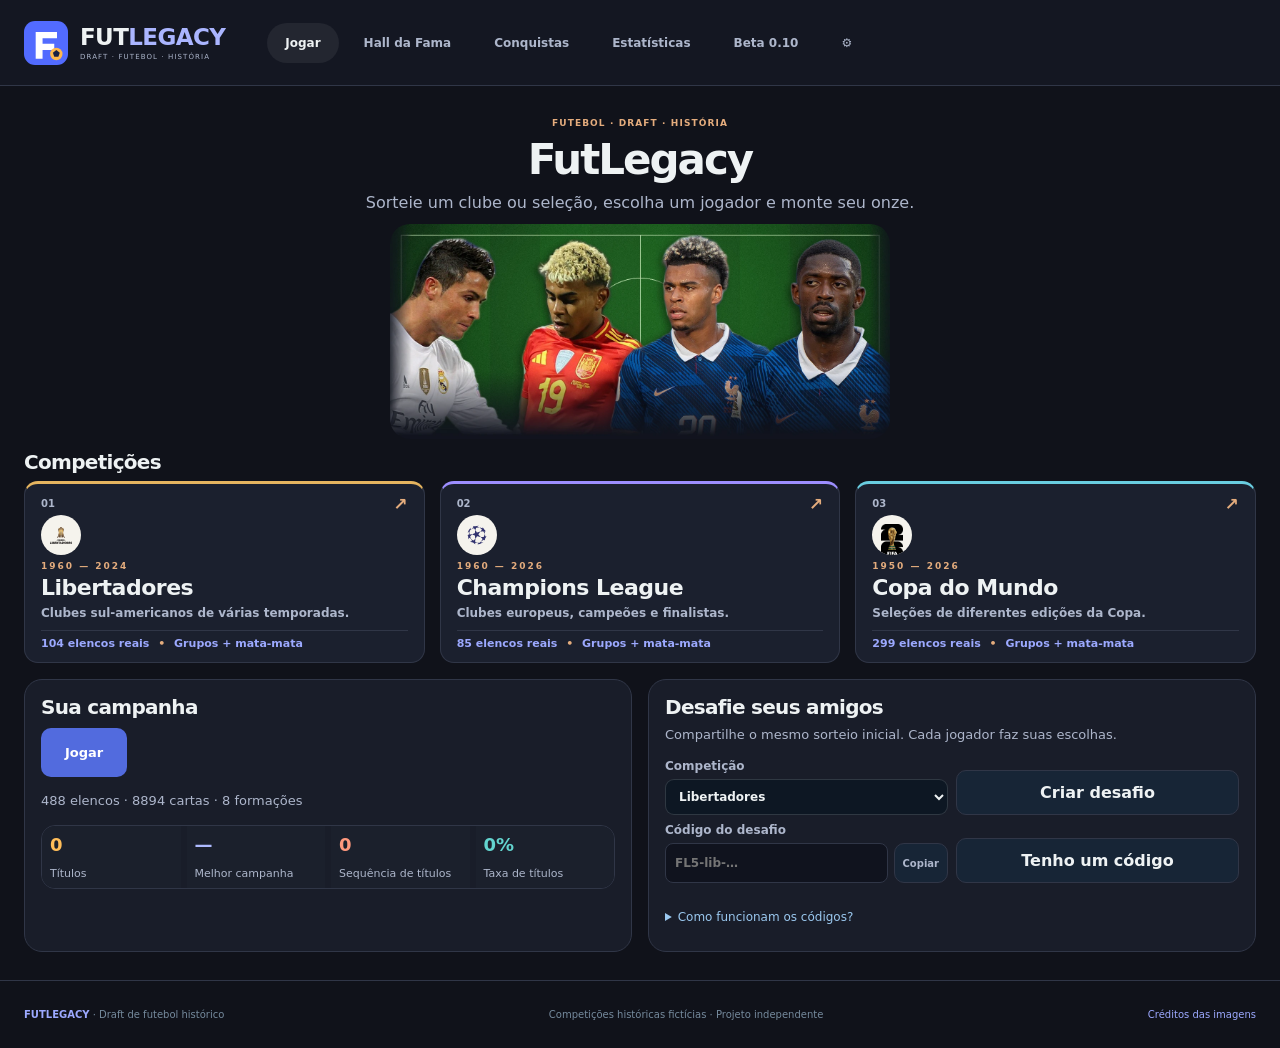
==== commit 0a1338c3: "Beta 0.10: compact match reports, random groups and 48-team World Cup" ====
--- a/index.html
+++ b/index.html
@@ -1,3 +1,3 @@
-<!doctype html><html lang="pt-BR"><head><meta charset="utf-8"><meta name="viewport" content="width=device-width,initial-scale=1"><meta name="theme-color" content="#060a12"><title>FutLegacy — Draft de futebol</title><link rel="stylesheet" href="css/identity.css?v=22"><link rel="stylesheet" href="css/beta.css?v=22"><link rel="stylesheet" href="css/refinement.css?v=22"><link rel="stylesheet" href="css/polish.css?v=22">
-<link rel="stylesheet" href="css/match-report.css?v=22"></head><body><header><a href="#" id="home"><img class="brand-symbol" src="assets/logos/futlegacy.svg" alt=""><span class="wordmark">FUT<b>LEGACY</b><small>DRAFT · FUTEBOL · HISTÓRIA</small></span></a><nav aria-label="Navegação principal"><button data-view="menu">Jogar</button><button data-view="hall">Hall da Fama</button><button data-view="achievements">Conquistas</button><button data-view="stats">Estatísticas</button><button data-view="updates">Beta 0.9</button><button data-view="settings" aria-label="Configurações">⚙</button></nav><span class="header-tag"><i></i> BETA 0.5</span></header><main id="app"></main><footer><span><b>FUTLEGACY</b> · Draft de futebol histórico</span><span>Competições históricas fictícias · Projeto independente</span><a href="docs/CREDITOS.html">Créditos das imagens</a></footer><script src="js/core.js?v=22"></script><script src="js/formations.js?v=22"></script><script src="js/draft.js?v=22"></script><script src="js/storage.js?v=22"></script><script src="js/catalogue/lib.js?v=22"></script><script src="js/catalogue/ucl.js?v=22"></script><script src="js/catalogue/wc.js?v=22"></script><script src="js/catalogue/legacy.js?v=22"></script><script src="js/match-rules.js?v=22"></script><script src="js/match-engine.js?v=22"></script><script src="js/competitions.js?v=22"></script><script src="js/match-view.js?v=22"></script><script src="js/badges.js?v=22"></script><script src="js/campaign-summary.js?v=22"></script><script src="js/match-report.js?v=22"></script><script src="js/app.js?v=22"></script><script src="js/portraits.js?v=22"></script><script src="js/updates.js?v=22"></script>
-<script src="js/beta.js?v=22"></script><script src="js/refinement.js?v=22"></script><script src="js/recap-ui.js?v=22"></script></body></html>
+<!doctype html><html lang="pt-BR"><head><meta charset="utf-8"><meta name="viewport" content="width=device-width,initial-scale=1"><meta name="theme-color" content="#060a12"><title>FutLegacy — Draft de futebol</title><link rel="stylesheet" href="css/identity.css?v=23"><link rel="stylesheet" href="css/beta.css?v=23"><link rel="stylesheet" href="css/refinement.css?v=23"><link rel="stylesheet" href="css/polish.css?v=23">
+<link rel="stylesheet" href="css/match-report.css?v=23"><link rel="stylesheet" href="css/compact.css?v=23"></head><body><header><a href="#" id="home"><img class="brand-symbol" src="assets/logos/futlegacy.svg" alt=""><span class="wordmark">FUT<b>LEGACY</b><small>DRAFT · FUTEBOL · HISTÓRIA</small></span></a><nav aria-label="Navegação principal"><button data-view="menu">Jogar</button><button data-view="hall">Hall da Fama</button><button data-view="achievements">Conquistas</button><button data-view="stats">Estatísticas</button><button data-view="updates">Beta 0.10</button><button data-view="settings" aria-label="Configurações">⚙</button></nav><span class="header-tag"><i></i> BETA 0.10</span></header><main id="app"></main><footer><span><b>FUTLEGACY</b> · Draft de futebol histórico</span><span>Competições históricas fictícias · Projeto independente</span><a href="docs/CREDITOS.html">Créditos das imagens</a></footer><script src="js/core.js?v=23"></script><script src="js/formations.js?v=23"></script><script src="js/draft.js?v=23"></script><script src="js/storage.js?v=23"></script><script src="js/catalogue/lib.js?v=23"></script><script src="js/catalogue/ucl.js?v=23"></script><script src="js/catalogue/wc.js?v=23"></script><script src="js/catalogue/legacy.js?v=23"></script><script src="js/match-rules.js?v=23"></script><script src="js/match-engine.js?v=23"></script><script src="js/competitions.js?v=23"></script><script src="js/match-view.js?v=23"></script><script src="js/badges.js?v=23"></script><script src="js/campaign-summary.js?v=23"></script><script src="js/match-report.js?v=23"></script><script src="js/app.js?v=23"></script><script src="js/portraits.js?v=23"></script><script src="js/updates.js?v=23"></script>
+<script src="js/beta.js?v=23"></script><script src="js/refinement.js?v=23"></script><script src="js/recap-ui.js?v=23"></script></body></html>
--- a/css/compact.css
+++ b/css/compact.css
@@ -0,0 +1,10 @@
+/* Compact hierarchy: keep secondary information accessible without long default pages. */
+main{padding-top:24px;padding-bottom:28px}h2{margin-top:0}.panel{padding:18px}.toolbar{margin:12px 0;gap:12px}details>summary{cursor:pointer;min-height:36px;align-content:center}button{min-height:40px}.home-menu .hero{gap:8px;margin-bottom:12px}.home-menu .hero h1{font-size:48px;margin:0 0 6px}.home-menu .portrait-gallery{width:min(100%,610px)}.home-menu .home-competitions>h2{font-size:20px;margin:8px 0}.home-menu .competition{min-height:180px;padding:14px 18px}.home-menu .competition .icon{width:46px;height:46px;margin:4px 0 8px}.home-menu .competition>b{font-size:24px}.home-menu .competition>small{min-height:0;font-size:12px}.home-menu .competition-meta{margin-top:10px;padding-top:8px;font-size:11px}.home-menu .competition-top{margin-bottom:0}.home-menu .home-utilities{gap:16px;margin-top:16px}.home-menu .home-utilities>.panel{padding:16px}.home-menu .hero-actions{margin:10px 0}.home-menu .record-strip{margin-top:10px;gap:6px}.home-menu .record-strip article{padding:10px}.home-menu .challenge-panel{gap:8px}.home-menu .challenge-panel p{font-size:13px;margin:5px 0}.home-menu .challenge-panel h3{margin:0 0 6px}.home-menu .challenge-panel label{font-size:12px}.home-menu .challenge-panel input,.home-menu .challenge-panel select{padding:9px}.home-menu .record-strip span{font-size:11px}.campaign-rail{padding:12px 18px;margin:10px 0}.calendar{margin:10px 0}.calendar>summary{font-size:13px}.campaign-rail h3{margin:5px 0;font-size:18px}.campaign-rail>div:last-child b{font-size:25px}body[data-screen=tournament] .split{gap:16px;margin-top:12px}body[data-screen=tournament] .split>.panel{margin:0}body[data-screen=tournament] .panel.scroll{overflow:visible}body[data-screen=tournament] .split h3{margin:6px 0 10px}body[data-screen=tournament] table{margin-bottom:12px}td,th{padding:9px 6px}.all-bracket,.recent-results{margin-top:10px}.competition-leaders{margin-top:14px}.other-groups-toggle{margin:0 0 8px}#other-groups[hidden]{display:none}.knockout-tie{padding:10px;margin-bottom:8px}.leaders li{padding:9px 0}.setup-heading h1{font-size:32px;margin:10px 0}.setup-grid{margin-top:12px}.setup-controls{padding:20px}.setup-pitch-panel .formation-preview{max-width:310px}.refined-draft{gap:16px}.refined-draft .draft-tactics{padding:15px}.refined-draft .draft-field{max-width:330px;margin:14px auto 28px}.refined-draft .player-row{min-height:66px;padding:10px}.compact-filter{margin:10px 0}.offer-heading h2{font-size:21px;margin-bottom:8px}.formation-buttons{margin:8px 0}.draw-placeholder{min-height:340px}.draft-progress{margin:8px 0}.post-match-heading{position:relative;margin-bottom:12px}.post-match-heading>.primary{display:block;margin:10px auto}.post-match-heading .score,.match-heading .score{margin:12px 0;min-height:48px}.post-match-heading .score>strong,.match-heading .score>strong{font-size:34px}.post-match-heading .score .team-label,.match-heading .score .team-label{font-size:16px}.post-match-heading .match-aggregate,.post-match-heading .penalty-result{font-size:13px;text-align:center;margin:5px 0}.post-match-layout{display:grid;grid-template-columns:minmax(0,1.8fr) minmax(250px,1fr);gap:16px;align-items:start}.post-match-layout .panel{margin:0;padding:16px}.post-match-layout h2{font-size:18px;margin:0 0 8px}.post-match-stats .stat-row{padding:9px 0;font-size:13px}.post-match-stats .motm{font-size:13px;line-height:1.6;margin:12px 0}.post-match-stats details{border-top:1px solid var(--line);font-size:13px;padding-top:6px;margin-top:8px}.post-match-stats details .goal-row{font-size:12px}.match-report h2{font-size:18px;margin:0 0 8px}.match-report .volume-chart{margin-top:4px}.match-report .volume-chart svg{height:102px;min-height:0;max-height:102px}.volume-help{margin:0 0 6px;font-size:11px}.volume-help summary{min-height:25px}.flow-legend{font-size:12px;gap:12px}.timeline-heading{display:flex;align-items:center;justify-content:space-between;gap:10px}.timeline-heading h2{margin:0}.timeline-heading button{font-size:11px;padding:6px 10px;min-height:34px}.match-timeline{padding:2px 0;min-height:240px}.timeline-event{min-height:48px;padding:5px 10px;gap:7px;font-size:13px}.timeline-event small{font-size:11px;margin-top:2px}.timeline-event time{font-size:12px}.timeline-score{padding:1px 7px;font-size:12px;margin-top:2px}.timeline-period{padding:6px 0;min-height:48px;display:grid;place-items:center;font-size:11px}.timeline-period span{padding:4px 10px}.timeline-pager{display:flex;align-items:center;justify-content:center;gap:14px;font-size:12px;color:var(--muted)}.timeline-pager button{min-width:44px;min-height:36px;padding:5px 10px}.match-layout{display:block;max-width:850px;margin:0 auto}.canvas-shell{margin:0 auto}.match-heading{max-width:1000px;margin:auto}.match-heading>.toolbar{justify-content:space-between;margin:8px 0}#live-stats{display:grid;grid-template-columns:repeat(3,1fr);gap:20px;padding:10px;margin:8px 0}#live-stats .stat-row{padding:4px 0;border:0;font-size:12px;gap:10px}.possession-indicator{margin:6px 0;font-size:12px}.champion-screen{padding:12px 16px;margin-bottom:8px}.champion-trophy{width:72px;height:72px}.champion-screen h1{font-size:40px;margin:6px 0}.champion-screen>p{margin:8px 0;font-size:14px}.champion-screen .champion-numbers{display:none}.champion-screen>.toolbar{margin:12px 0}.campaign-recap{padding:16px;margin-top:12px}.campaign-recap h2{font-size:20px;margin-bottom:8px}.campaign-recap>p{font-size:12px;margin:6px 0}.recap-highlights{gap:16px;font-size:13px}.recap-actions button{font-size:12px;padding:8px 12px}.campaign-recap details{margin-top:8px}.end-stats{gap:10px}.end-stats>div{padding:14px}.elimination-heading{margin:10px 0}.elimination-screen{padding-top:8px;padding-bottom:12px}.elimination-context{margin-bottom:12px}.elimination-context h2{font-size:20px}.last-match-details{margin-top:12px}
+@media(min-width:1000px){.home-menu .record-strip{grid-template-columns:repeat(4,minmax(0,1fr))}.home-menu .record-strip strong{font-size:18px}.home-menu .record-strip article{padding:8px}.canvas-shell{max-width:min(850px,calc((100vh - 305px)*1.667))}}
+@media(max-width:740px){header{padding-top:12px;gap:8px}.brand-symbol{width:38px;height:38px}nav{gap:0;padding:5px 0}nav button{padding:10px 7px;min-height:38px}main{padding:16px 12px 24px}.home-menu .hero h1{font-size:38px}.home-menu .hero p{font-size:13px}.home-menu .hero{gap:8px}.home-menu .home-competitions>h2{margin:8px 0}.home-menu .competition{min-height:128px;padding:10px 13px}.home-menu .competition>b{font-size:21px}.home-menu .competition .icon{width:40px;height:40px;margin:3px 0}.home-menu .competition-meta{margin-top:5px;padding-top:5px;font-size:11px}.home-menu .competition-grid{gap:8px}.home-menu .home-utilities{gap:12px;margin-top:12px}.home-menu .hero-actions button{padding:11px 14px}.post-match-layout{grid-template-columns:minmax(0,1fr);gap:12px}.post-match-heading .score .team-label,.match-heading .score .team-label{font-size:12px}.post-match-heading .score>strong,.match-heading .score>strong{font-size:27px}.post-match-heading .score,.match-heading .score{gap:8px}.post-match-heading>.primary{font-size:13px;padding:10px 14px}.post-match-layout .panel{padding:12px}.flow-legend{font-size:11px}.match-report .volume-chart svg{height:86px;max-height:86px}.timeline-event{font-size:12px;gap:5px;padding:5px 6px}.timeline-event small{font-size:11px}.timeline-event time{font-size:11px}.timeline-score{font-size:11px}.timeline-icon{width:16px}.timeline-heading button{font-size:11px}.post-match-stats h2{font-size:17px}.post-match-stats .stat-row{padding:7px 0}.refined-draft{gap:12px}.refined-draft .draft-field{max-width:270px;margin:12px auto 24px}.refined-draft .player-row{min-height:70px}.player-row .player-info strong{font-size:12px}.draw-placeholder{min-height:170px}#live-stats{gap:8px;padding:8px}#live-stats .stat-row{display:flex;flex-wrap:wrap;justify-content:center;gap:5px;font-size:11px}.match-heading .toolbar{font-size:12px}.playback button{min-height:40px;font-size:11px}.match-heading .toolbar>span{width:100%}.post-match-stats details>summary{min-height:40px}.champion-screen h1{font-size:34px}.champion-final .team-label{font-size:12px!important}.campaign-recap h2{font-size:18px}.recap-highlights{gap:8px}.champion-screen>.toolbar button{font-size:12px;padding:9px 10px}.panel.scroll table{font-size:11px!important}td,th{padding:8px 4px}.campaign-rail{padding:10px 12px}.toolbar h2{font-size:22px}.elimination-heading h1{font-size:27px}}
+body[data-screen=result] header,body[data-screen=match] header{height:68px;min-height:68px}body[data-screen=result] main,body[data-screen=match] main{padding-top:14px}.post-match-heading .score{margin:5px 0;min-height:40px}.post-match-heading>.primary{margin:8px auto;min-height:38px;padding:9px 16px}.post-match-heading .team-badge{width:36px;height:36px}.post-match-heading .score>strong{font-size:30px}.match-report .volume-chart svg{height:84px;max-height:84px}.match-timeline{min-height:176px}.timeline-event{min-height:44px}.timeline-period{min-height:44px}.post-match-layout .match-report{padding:12px 16px}.timeline-pager button{min-height:32px}.match-report .volume-help summary{min-height:22px}.post-match-heading{margin-bottom:10px}
+@media(max-width:740px){body[data-screen=result] header,body[data-screen=match] header{height:auto;min-height:0}.post-match-heading .score>strong{font-size:25px}.match-report .volume-chart svg{height:76px;max-height:76px}.timeline-event{min-height:48px}.match-timeline{min-height:192px}.timeline-pager button{min-height:40px}.post-match-layout .match-report{padding:12px}.post-match-heading .team-badge{width:28px;height:28px}}
+.post-match-stats>summary{font-size:18px;font-weight:750;min-height:30px;margin-bottom:8px;color:var(--text)}.timeline-pager button:not(:disabled){color:#eef2ff;border-color:#6075a1}.timeline-pager button:disabled{opacity:.35}
+@media(max-width:740px){header nav{flex-wrap:nowrap;gap:0}header nav button{padding:8px 4px;font-size:10px;white-space:nowrap;min-width:0;min-height:38px}.post-match-stats>summary{font-size:16px;min-height:38px;margin:0}.post-match-stats[open]>summary{margin-bottom:8px}}
+.home-menu .hero .eyebrow{margin-bottom:8px}.home-menu .hero h1{font-size:42px}.home-menu .portrait-gallery{width:min(100%,500px)}.home-menu .competition-top{line-height:16px;height:16px}.home-menu .competition-arrow{font-size:17px;line-height:16px}.home-menu .competition .icon{width:40px;height:40px;margin:3px 0 6px}.home-menu .competition>b{font-size:22px;margin:4px 0}.home-menu .competition-meta{margin-top:6px;padding-top:6px}.home-menu .competition{padding:12px 16px;min-height:170px}
+@media(max-width:740px){.home-menu .hero h1{font-size:36px}.home-menu .hero .eyebrow{margin-bottom:6px}.home-menu .competition{padding:10px 12px;min-height:120px}.home-menu .competition>b{font-size:20px;margin:3px 0}.home-menu .competition .icon{width:36px;height:36px}.home-menu .competition>small{font-size:11px;line-height:1.4}}
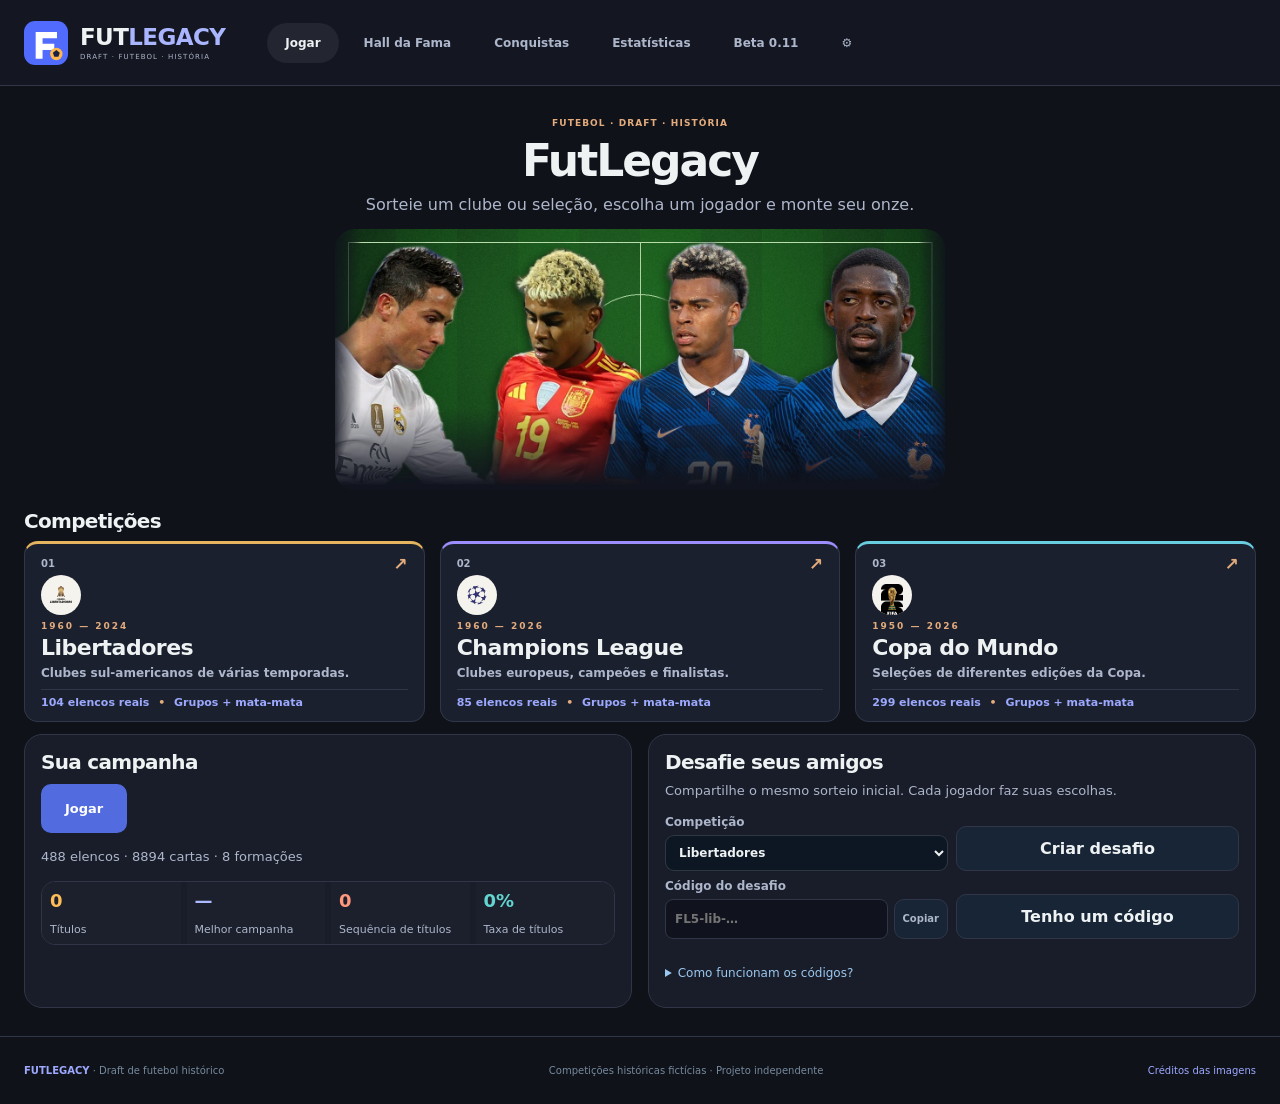
==== commit 9fdc3970: "Beta 0.11: unified statistics, larger reports and coherent campaign summaries" ====
--- a/index.html
+++ b/index.html
@@ -1,3 +1,3 @@
-<!doctype html><html lang="pt-BR"><head><meta charset="utf-8"><meta name="viewport" content="width=device-width,initial-scale=1"><meta name="theme-color" content="#060a12"><title>FutLegacy — Draft de futebol</title><link rel="stylesheet" href="css/identity.css?v=23"><link rel="stylesheet" href="css/beta.css?v=23"><link rel="stylesheet" href="css/refinement.css?v=23"><link rel="stylesheet" href="css/polish.css?v=23">
-<link rel="stylesheet" href="css/match-report.css?v=23"><link rel="stylesheet" href="css/compact.css?v=23"></head><body><header><a href="#" id="home"><img class="brand-symbol" src="assets/logos/futlegacy.svg" alt=""><span class="wordmark">FUT<b>LEGACY</b><small>DRAFT · FUTEBOL · HISTÓRIA</small></span></a><nav aria-label="Navegação principal"><button data-view="menu">Jogar</button><button data-view="hall">Hall da Fama</button><button data-view="achievements">Conquistas</button><button data-view="stats">Estatísticas</button><button data-view="updates">Beta 0.10</button><button data-view="settings" aria-label="Configurações">⚙</button></nav><span class="header-tag"><i></i> BETA 0.10</span></header><main id="app"></main><footer><span><b>FUTLEGACY</b> · Draft de futebol histórico</span><span>Competições históricas fictícias · Projeto independente</span><a href="docs/CREDITOS.html">Créditos das imagens</a></footer><script src="js/core.js?v=23"></script><script src="js/formations.js?v=23"></script><script src="js/draft.js?v=23"></script><script src="js/storage.js?v=23"></script><script src="js/catalogue/lib.js?v=23"></script><script src="js/catalogue/ucl.js?v=23"></script><script src="js/catalogue/wc.js?v=23"></script><script src="js/catalogue/legacy.js?v=23"></script><script src="js/match-rules.js?v=23"></script><script src="js/match-engine.js?v=23"></script><script src="js/competitions.js?v=23"></script><script src="js/match-view.js?v=23"></script><script src="js/badges.js?v=23"></script><script src="js/campaign-summary.js?v=23"></script><script src="js/match-report.js?v=23"></script><script src="js/app.js?v=23"></script><script src="js/portraits.js?v=23"></script><script src="js/updates.js?v=23"></script>
-<script src="js/beta.js?v=23"></script><script src="js/refinement.js?v=23"></script><script src="js/recap-ui.js?v=23"></script></body></html>
+<!doctype html><html lang="pt-BR"><head><meta charset="utf-8"><meta name="viewport" content="width=device-width,initial-scale=1"><meta name="theme-color" content="#060a12"><title>FutLegacy — Draft de futebol</title><link rel="stylesheet" href="css/identity.css?v=24"><link rel="stylesheet" href="css/beta.css?v=24"><link rel="stylesheet" href="css/refinement.css?v=24"><link rel="stylesheet" href="css/polish.css?v=24">
+<link rel="stylesheet" href="css/match-report.css?v=24"><link rel="stylesheet" href="css/compact.css?v=24"></head><body><header><a href="#" id="home"><img class="brand-symbol" src="assets/logos/futlegacy.svg" alt=""><span class="wordmark">FUT<b>LEGACY</b><small>DRAFT · FUTEBOL · HISTÓRIA</small></span></a><nav aria-label="Navegação principal"><button data-view="menu">Jogar</button><button data-view="hall">Hall da Fama</button><button data-view="achievements">Conquistas</button><button data-view="stats">Estatísticas</button><button data-view="updates">Beta 0.11</button><button data-view="settings" aria-label="Configurações">⚙</button></nav><span class="header-tag"><i></i> BETA 0.11</span></header><main id="app"></main><footer><span><b>FUTLEGACY</b> · Draft de futebol histórico</span><span>Competições históricas fictícias · Projeto independente</span><a href="docs/CREDITOS.html">Créditos das imagens</a></footer><script src="js/core.js?v=24"></script><script src="js/formations.js?v=24"></script><script src="js/draft.js?v=24"></script><script src="js/storage.js?v=24"></script><script src="js/catalogue/lib.js?v=24"></script><script src="js/catalogue/ucl.js?v=24"></script><script src="js/catalogue/wc.js?v=24"></script><script src="js/catalogue/legacy.js?v=24"></script><script src="js/match-rules.js?v=24"></script><script src="js/match-engine.js?v=24"></script><script src="js/competitions.js?v=24"></script><script src="js/match-view.js?v=24"></script><script src="js/badges.js?v=24"></script><script src="js/campaign-summary.js?v=24"></script><script src="js/match-report.js?v=24"></script><script src="js/app.js?v=24"></script><script src="js/portraits.js?v=24"></script><script src="js/updates.js?v=24"></script>
+<script src="js/beta.js?v=24"></script><script src="js/refinement.js?v=24"></script><script src="js/recap-ui.js?v=24"></script></body></html>
--- a/css/compact.css
+++ b/css/compact.css
@@ -8,3 +8,8 @@
 @media(max-width:740px){header nav{flex-wrap:nowrap;gap:0}header nav button{padding:8px 4px;font-size:10px;white-space:nowrap;min-width:0;min-height:38px}.post-match-stats>summary{font-size:16px;min-height:38px;margin:0}.post-match-stats[open]>summary{margin-bottom:8px}}
 .home-menu .hero .eyebrow{margin-bottom:8px}.home-menu .hero h1{font-size:42px}.home-menu .portrait-gallery{width:min(100%,500px)}.home-menu .competition-top{line-height:16px;height:16px}.home-menu .competition-arrow{font-size:17px;line-height:16px}.home-menu .competition .icon{width:40px;height:40px;margin:3px 0 6px}.home-menu .competition>b{font-size:22px;margin:4px 0}.home-menu .competition-meta{margin-top:6px;padding-top:6px}.home-menu .competition{padding:12px 16px;min-height:170px}
 @media(max-width:740px){.home-menu .hero h1{font-size:36px}.home-menu .hero .eyebrow{margin-bottom:6px}.home-menu .competition{padding:10px 12px;min-height:120px}.home-menu .competition>b{font-size:20px;margin:3px 0}.home-menu .competition .icon{width:36px;height:36px}.home-menu .competition>small{font-size:11px;line-height:1.4}}
+/* Report size and the selected home composition, Beta 0.11. */
+.home-menu[data-layout=central]{display:grid;grid-template-areas:'intro' 'competitions' 'utilities';gap:12px}.home-menu[data-layout=central]>.hero{grid-area:intro;display:grid;grid-template-columns:minmax(0,1fr);justify-items:center;text-align:center;margin:0;gap:10px}.home-menu[data-layout=central]>.home-competitions{grid-area:competitions;min-width:0}.home-menu[data-layout=central]>.home-utilities{grid-area:utilities;margin-top:0}.home-menu[data-layout=central] .portrait-gallery{width:min(100%,610px)}.home-menu[data-layout=central] .hero-copy{width:100%}.home-menu[data-layout=central] .hero h1{font-size:44px}
+.post-match-layout{grid-template-columns:minmax(0,1.8fr) minmax(290px,1fr)}.post-match-stats .stat-row{font-size:13px;padding:7px 0}.post-match-stats h2{margin-bottom:8px}.post-match-stats .motm{padding-top:10px;border-top:1px solid var(--line);margin-top:10px}.post-match-stats .motm strong{font-size:20px}.match-report .volume-chart svg{height:140px;max-height:140px}.match-timeline{min-height:312px}.timeline-event{min-height:52px;font-size:14px;padding:6px 12px}.timeline-event small{font-size:12px}.timeline-event time{font-size:13px}.timeline-period{min-height:52px;font-size:12px}.timeline-score{font-size:13px}.timeline-heading h2,.match-report h2{font-size:19px}.timeline-pager{margin-top:8px}.achievement-grid .panel{padding:18px}.achievement-grid h3{font-size:17px;margin:8px 0}.achievement-grid p{font-size:13px;line-height:1.5;color:var(--muted);margin:8px 0 0}.updates-intro{color:var(--muted);font-size:14px}.release-entry>summary{display:list-item;min-height:42px;font-weight:700;font-size:16px;line-height:1.5}.release-entry>summary span{margin-right:12px}.release-entry>summary time{display:inline-block;white-space:nowrap;font-weight:400}.release-entry p,.release-notes p{font-size:13px;line-height:1.6;color:var(--muted)}.release-notes{max-width:850px;margin:20px auto}.release-notes h2{font-size:18px}
+@media(max-width:740px){.home-menu[data-layout=central] .hero h1{font-size:36px}.home-menu[data-layout=central] .home-utilities{grid-template-columns:minmax(0,1fr)}.post-match-layout{grid-template-columns:minmax(0,1fr)}.match-report .volume-chart svg{height:120px;max-height:120px}.match-timeline{min-height:336px}.timeline-event{min-height:56px;font-size:13px;padding:6px}.timeline-event small{font-size:12px}.timeline-event time{font-size:12px}.timeline-period{min-height:56px}.post-match-stats .stat-row{font-size:13px;padding:8px 0}.release-entry>summary{font-size:14px}.release-entry>summary time{display:block;margin-top:4px}.achievement-grid{grid-template-columns:minmax(0,1fr)}}
+.campaign-path{min-width:0}.campaign-path h3{font-size:15px;margin:16px 0 5px;color:var(--ice)}.recap-score-key{font-size:12px!important;color:var(--muted);line-height:1.5;margin:8px 0}.campaign-path .recap-result{display:flex;align-items:center;justify-content:space-between;gap:12px;padding:10px 0}.campaign-path .recap-result>span:last-child{flex-shrink:0;text-align:right}.campaign-path .recap-result small{display:block;font-size:11px;color:var(--muted);margin-top:3px}.recap-path-tie{border-bottom:1px solid var(--line);margin:0!important}.recap-path-tie>summary{display:flex;align-items:center;justify-content:space-between;gap:14px;padding:12px 18px 12px 0;position:relative;font-size:13px;font-weight:600!important}.recap-path-tie>summary:after{content:'+';position:absolute;right:0;color:var(--ice)}.recap-path-tie[open]>summary:after{content:'−'}.recap-path-tie>summary>span:last-child{text-align:right;flex-shrink:0}.recap-path-tie small{display:block;color:var(--muted);font-size:11px;margin:3px 0}.recap-path-tie strong{color:var(--text);font-size:16px}.recap-path-tie .recap-penalties{color:var(--copper)}.recap-legs{background:#090e1744;padding:6px 12px;margin-bottom:10px;border-radius:8px}.recap-legs>div{display:flex;align-items:center;justify-content:space-between;font-size:12px;padding:7px 0}.recap-legs p{font-size:12px;color:var(--muted)}
